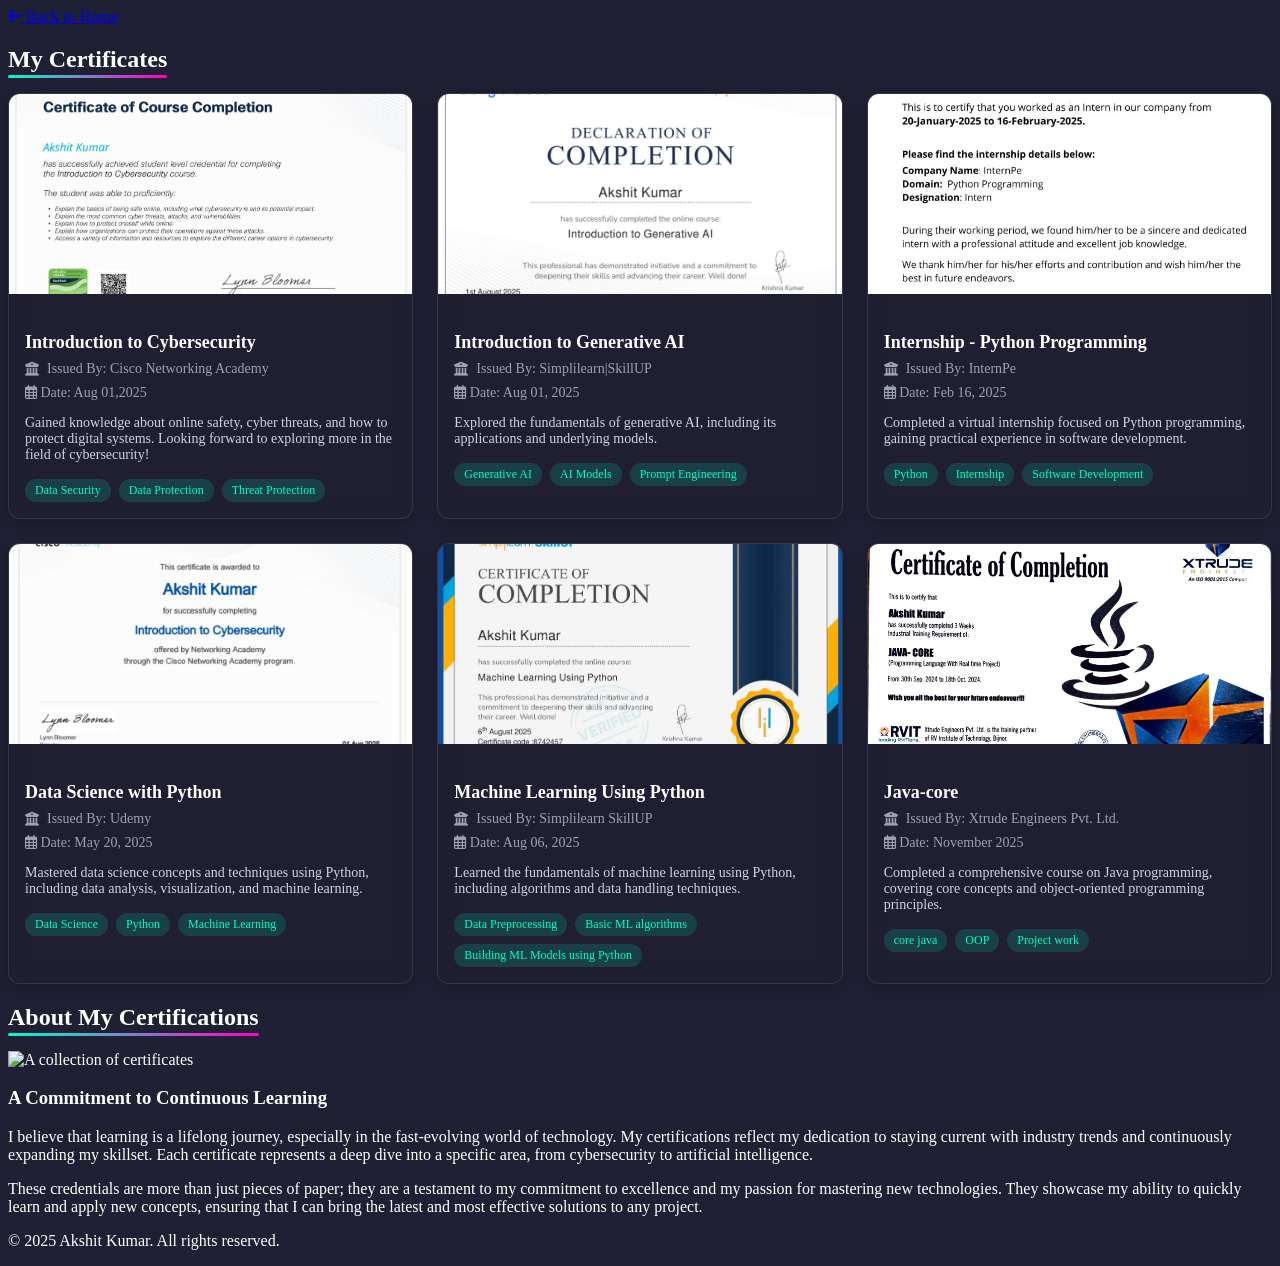
==== certificates.html @ 1d8a4d12 "Fix spelling errors and add project modals" ====
<!DOCTYPE html>
<html lang="en" class="scroll-smooth">
<head>
    <meta charset="UTF-8">
    <meta name="viewport" content="width=device-width, initial-scale=1.0">
    <title>Akshit Kumar - Certificates</title>
    <script src="https://cdn.tailwindcss.com"></script>
    <link rel="stylesheet" href="https://cdnjs.cloudflare.com/ajax/libs/font-awesome/6.4.0/css/all.min.css">
    <link href="https://fonts.googleapis.com/css2?family=Space+Grotesk:wght@400;500;600;700&family=Inter:wght@300;400;500&display=swap" rel="stylesheet">
    <script>
        tailwind.config = {
            theme: {
                extend: {
                    fontFamily: {
                        'heading': ['Space Grotesk', 'sans-serif'],
                        'body': ['Inter', 'sans-serif'],
                    },
                    colors: {
                        primary: {
                            50: '#f0f9ff',
                            100: '#e0f2fe',
                            200: '#bae6fd',
                            300: '#7dd3fc',
                            400: '#38bdf8',
                            500: '#0ea5e9',
                            600: '#0284c7',
                            700: '#0369a1',
                            800: '#075985',
                            900: '#0c4a6e',
                        },
                        neon: {
                            teal: '#00FFC6',
                            pink: '#FF00C8',
                            blue: '#00B4FF',
                            purple: '#9D00FF'
                        },
                        dark: {
                            900: '#0F0F15',
                            800: '#1A1A24',
                            700: '#252533',
                            600: '#303042'
                        }
                    },
                    animation: {
                        'fade-in': 'fadeIn 1s ease-in-out',
                        'fade-in-up': 'fadeInUp 0.8s ease-out',
                    },
                    keyframes: {
                        fadeIn: {
                            '0%': { opacity: '0' },
                            '100%': { opacity: '1' },
                        },
                        fadeInUp: {
                            '0%': { opacity: '0', transform: 'translateY(20px)' },
                            '100%': { opacity: '1', transform: 'translateY(0)' },
                        },
                    }
                }
            }
        }
    </script>
    <style>
        html {
            background-color: #202034;
            color: white;
            scroll-behavior: smooth;
        }
        .section-header {
            position: relative;
            display: inline-block;
        }
        
        .section-header::after {
            content: '';
            position: absolute;
            bottom: -5px;
            left: 0;
            width: 100%;
            height: 3px;
            background: linear-gradient(90deg, #00FFC6, #FF00C8);
            border-radius: 3px;
        }
        
        /* Custom scrollbar */
        ::-webkit-scrollbar {
            width: 8px;
        }
        
        ::-webkit-scrollbar-track {
            background: #1A1A24;
        }
        
        ::-webkit-scrollbar-thumb {
            background: #00FFC6;
            border-radius: 4px;
        }
        
        ::-webkit-scrollbar-thumb:hover {
            background: #cc00ff;
        }

        /* Certificate Gallery */
        .certificate-gallery {
            display: grid;
            grid-template-columns: repeat(auto-fill, minmax(300px, 1fr));
            gap: 24px;
        }
        
        .certificate-item {
            border-radius: 12px;
            overflow: hidden;
            transition: all 0.3s ease;
            box-shadow: 0 4px 15px rgba(0, 0, 0, 0.2);
            backdrop-filter: blur(10px);
            background: rgba(31, 31, 45, 0.4);
            border: 1px solid rgba(255, 255, 255, 0.1);
        }
        
        .certificate-item:hover {
            transform: translateY(-5px);
            border-color: rgba(0, 255, 198, 0.3);
            box-shadow: 0 10px 25px rgba(0, 255, 198, 0.2);
        }
        
        .certificate-img {
            width: 100%;
            height: 200px;
            object-fit: cover;
            cursor: pointer;
            transition: transform 0.3s ease;
        }
        
        .certificate-item:hover .certificate-img {
            transform: scale(1.03);
        }
        
        .certificate-details {
            padding: 16px;
        }
        
        .certificate-title {
            font-size: 18px;
            font-weight: 600;
            margin-bottom: 8px;
            color: white;
        }
        
        .certificate-issuer {
            display: flex;
            align-items: center;
            gap: 8px;
            font-size: 14px;
            color: #9CA3AF;
            margin-bottom: 8px;
        }
        
        .certificate-date {
            font-size: 14px;
            color: #9CA3AF;
            margin-bottom: 12px;
        }
        
        .certificate-description {
            font-size: 14px;
            color: #D1D5DB;
            margin-bottom: 16px;
        }
        
        .certificate-tags {
            display: flex;
            flex-wrap: wrap;
            gap: 8px;
        }
        
        .certificate-tag {
            padding: 4px 10px;
            border-radius: 20px;
            font-size: 12px;
            background: rgba(0, 255, 198, 0.15);
            color: #00FFC6;
        }
        
        /* Certificate Modal */
        .certificate-modal {
            position: fixed;
            top: 0;
            left: 0;
            right: 0;
            bottom: 0;
            background-color: rgba(0, 0, 0, 0.9);
            display: flex;
            justify-content: center;
            align-items: center;
            z-index: 1000;
            opacity: 0;
            pointer-events: none;
            transition: opacity 0.3s ease;
        }
        
        .certificate-modal.active {
            opacity: 1;
            pointer-events: all;
        }
        
        .certificate-modal-content {
            width: 90%;
            max-width: 1200px;
            max-height: 90vh;
            position: relative;
            display: flex;
            flex-direction: column;
            background: #1A1A24;
            border-radius: 12px;
            overflow: hidden;
            box-shadow: 0 5px 30px rgba(0, 0, 0, 0.3);
        }
        
        .certificate-modal-header {
            padding: 20px;
            background: rgba(26, 26, 36, 0.8);
            border-bottom: 1px solid rgba(255, 255, 255, 0.1);
            display: flex;
            justify-content: space-between;
            align-items: center;
        }
        
        .certificate-modal-title {
            font-size: 20px;
            font-weight: 600;
            color: white;
        }
        
        .close-certificate-modal {
            cursor: pointer;
            font-size: 24px;
            color: #9CA3AF;
            transition: color 0.2s ease;
        }
        
        .close-certificate-modal:hover {
            color: #00FFC6;
        }
        
        .certificate-modal-body {
            display: flex;
            flex-direction: column;
            overflow-y: auto;
            padding: 20px;
            flex-grow: 1;
        }
        
        .certificate-modal-main {
            display: flex;
            flex-direction: column;
            gap: 24px;
        }
        
        @media (min-width: 768px) {
            .certificate-modal-main {
                flex-direction: row;
            }
        }
        
        .certificate-modal-image-container {
            flex: 1;
            display: flex;
            justify-content: center;
            align-items: center;
            position: relative;
            min-height: 300px;
            overflow: auto; 
        }
        
        .certificate-modal-image {
            max-width: 100%;
            max-height: 100%;
            object-fit: contain;
            border-radius: 8px;
            box-shadow: 0 4px 15px rgba(0, 0, 0, 0.3);
        }
        
        .certificate-modal-info {
            flex: 1;
            padding: 20px;
        }
        
        .certificate-modal-details {
            display: flex;
            flex-direction: column;
            gap: 16px;
        }
        
        .certificate-modal-description {
            color: #D1D5DB;
            line-height: 1.6;
        }
        
        .certificate-modal-footer {
            padding: 20px;
            display: flex;
            justify-content: space-between;
            align-items: center;
            background: rgba(26, 26, 36, 0.8);
            border-top: 1px solid rgba(255, 255, 255, 0.1);
        }
        
        .certificate-modal-navigation {
            display: flex;
            gap: 10px;
        }
        
        .certificate-nav-button {
            padding: 8px 16px;
            border-radius: 6px;
            background: rgba(0, 255, 198, 0.1);
            color: #00FFC6;
            cursor: pointer;
            border: none;
            transition: all 0.2s ease;
        }
        
        .certificate-nav-button:hover {
            background: rgba(0, 255, 198, 0.2);
        }
        
        .certificate-nav-button:disabled {
            opacity: 0.5;
            cursor: not-allowed;
        }
        
        .certificate-count {
            color: #9CA3AF;
            font-size: 14px;
        }
        
        /* Animation for certificate items */
        @keyframes fadeInUp {
            from {
                opacity: 0;
                transform: translateY(20px);
            }
            to {
                opacity: 1;
                transform: translateY(0);
            }
        }
        
        .certificate-item {
            animation: fadeInUp 0.5s ease forwards;
            opacity: 0;
        }
        
        /* Delay animations for certificate items */
        .certificate-item:nth-child(1) { animation-delay: 1s; }
        .certificate-item:nth-child(2) { animation-delay: 2s; }
        .certificate-item:nth-child(3) { animation-delay: 3s; }
        .certificate-item:nth-child(4) { animation-delay: 4s; }
        .certificate-item:nth-child(5) { animation-delay: 5s; }
        .certificate-item:nth-child(6) { animation-delay: 6s; }
        .certificate-item:nth-child(7) { animation-delay: 7s; }
        .certificate-item:nth-child(8) { animation-delay: 8s; }
    </style>
</head>
<body class="font-body bg-dark-900 text-gray-200">
    <div class="absolute top-8 left-8">
        <a href="index.html" class="flex items-center text-neon-teal hover:text-white transition duration-300">
            <i class="fas fa-arrow-left mr-2"></i>
            Back to Home
        </a>
    </div>
    <!-- Certificates Section -->
    <section id="certificates" class="py-20 bg-dark-900 relative overflow-hidden">
        <div class="absolute inset-0 -z-10">
            <div class="absolute inset-0 bg-[radial-gradient(circle_at_center,_rgba(157,0,255,0.1)_0,_rgba(0,0,0,0)_70%)]"></div>
        </div>
        
        <div class="max-w-7xl mx-auto px-4 sm:px-6 lg:px-8">
            <h2 class="text-4xl font-bold text-center mb-16 font-heading">
                <span class="section-header">My Certificates</span>
            </h2>
            
            <div class="certificate-gallery">
                <!-- Certificate 1 -->
                <div class="certificate-item" onclick="openCertificateModal(0)">
                    <img src="certificates/certificate1.jpg"
                         alt="Certificate 1" class="certificate-img">
                    <div class="certificate-details">
                        <h3 class="certificate-title">Introduction to Cybersecurity</h3>
                        <div class="certificate-issuer">
                            <i class="fas fa-university"></i>
                            <span>Issued By: Cisco Networking Academy</span>
                        </div>
                        <div class="certificate-date">
                            <i class="far fa-calendar-alt mr-1"></i>
                            <span>Date: Aug 01,2025</span>
                        </div>
                        <p class="certificate-description">
                           Gained knowledge about online safety, cyber threats, and how to protect digital systems.
Looking forward to exploring more in the field of cybersecurity!
                        </p>
                        <div class="certificate-tags">
                            <span class="certificate-tag">Data Security </span>
                             <span class="certificate-tag">Data Protection </span>
                             <span class="certificate-tag">Threat Protection </span>
                        </div>
                    </div>
                </div>
                
                <!-- Certificate 2 -->
                <div class="certificate-item" onclick="openCertificateModal(1)">
                    <img src="certificates/certificate2.jpg"
                         alt="Certificate 2" class="certificate-img">
                    <div class="certificate-details">
                        <h3 class="certificate-title">Introduction to Generative AI</h3>
                        <div class="certificate-issuer">
                            <i class="fas fa-university"></i>
                            <span>Issued By: Simplilearn|SkillUP</span>
                        </div>
                        <div class="certificate-date">
                            <i class="far fa-calendar-alt mr-1"></i>
                            <span>Date: Aug 01, 2025</span>
                        </div>
                        <p class="certificate-description">
                            Explored the fundamentals of generative AI, including its applications and underlying models.
                        </p>
                        <div class="certificate-tags">
                            <span class="certificate-tag">Generative AI</span>
                            <span class="certificate-tag">AI Models</span>
                            <span class="certificate-tag">Prompt Engineering</span>
                        </div>
                    </div>
                </div>
                
                <!-- Certificate 3 -->
                <div class="certificate-item" onclick="openCertificateModal(2)">
                    <img src="certificates/certificate3.jpg"
                         alt="Certificate 3" class="certificate-img">
                    <div class="certificate-details">
                        <h3 class="certificate-title">Internship - Python Programming</h3>
                        <div class="certificate-issuer">
                            <i class="fas fa-university"></i>
                            <span>Issued By: InternPe</span>
                        </div>
                        <div class="certificate-date">
                            <i class="far fa-calendar-alt mr-1"></i>
                            <span>Date: Feb 16, 2025</span>
                        </div>
                        <p class="certificate-description">
                            Completed a virtual internship focused on Python programming, gaining practical experience in software development.
                        </p>
                        <div class="certificate-tags">
                            <span class="certificate-tag">Python</span>
                            <span class="certificate-tag">Internship</span>
                            <span class="certificate-tag">Software Development</span>
                        </div>
                    </div>
                </div>
                
                <!-- Certificate 4 -->
                <div class="certificate-item" onclick="openCertificateModal(3)">
                    <img src="certificates/certificate4.jpg"
                         alt="Certificate 4" class="certificate-img">
                    <div class="certificate-details">
                        <h3 class="certificate-title">Data Science with Python</h3>
                        <div class="certificate-issuer">
                            <i class="fas fa-university"></i>
                            <span>Issued By: Udemy</span>
                        </div>
                        <div class="certificate-date">
                            <i class="far fa-calendar-alt mr-1"></i>
                            <span>Date: May 20, 2025</span>
                        </div>
                        <p class="certificate-description">
                            Mastered data science concepts and techniques using Python, including data analysis, visualization, and machine learning.
                        </p>
                        <div class="certificate-tags">
                            <span class="certificate-tag">Data Science</span>
                            <span class="certificate-tag">Python</span>
                            <span class="certificate-tag">Machine Learning</span>
                        </div>
                    </div>
                </div>
                
                <!-- Certificate 5 -->
                <div class="certificate-item" onclick="openCertificateModal(4)">
                    <img src="certificates/certificate5.jpg"
                         alt="Certificate 5" class="certificate-img">
                    <div class="certificate-details">
                        <h3 class="certificate-title">Machine Learning Using Python</h3>
                        <div class="certificate-issuer">
                            <i class="fas fa-university"></i>
                            <span>Issued By: Simplilearn SkillUP</span>
                        </div>
                        <div class="certificate-date">
                            <i class="far fa-calendar-alt mr-1"></i>
                            <span>Date: Aug 06, 2025</span>
                        </div>
                        <p class="certificate-description">
                           Learned the fundamentals of machine learning using Python, including algorithms and data handling techniques.
                        </p>
                        <div class="certificate-tags">
                            <span class="certificate-tag">Data Preprocessing</span>
                            <span class="certificate-tag">Basic ML algorithms</span>
                            <span class="certificate-tag">Building ML Models using Python</span>
                        </div>
                    </div>
                </div>

                <!-- Certificate 6 -->
                <div class="certificate-item" onclick="openCertificateModal(5)">
                    <img src="certificates/certificate6.jpg"
                         alt="Certificate 6" class="certificate-img">
                    <div class="certificate-details">
                        <h3 class="certificate-title">Java-core</h3>
                        <div class="certificate-issuer">
                            <i class="fas fa-university"></i>
                            <span>Issued By: Xtrude Engineers Pvt. Ltd.</span>
                        </div>
                        <div class="certificate-date">
                            <i class="far fa-calendar-alt mr-1"></i>
                            <span>Date: November 2025</span>
                        </div>
                        <p class="certificate-description">
                            Completed a comprehensive course on Java programming, covering core concepts and object-oriented programming principles.
                        </p>
                        <div class="certificate-tags">
                            <span class="certificate-tag">core java</span>
                            <span class="certificate-tag">OOP</span>
                            <span class="certificate-tag">Project work</span>
                        </div>
                    </div>
                </div>
            </div>
            
        </div>
    </section>

    <!-- Certificate Modal -->
    <div class="certificate-modal">
        <div class="certificate-modal-content">
            <div class="certificate-modal-header">
                <h3 class="certificate-modal-title">Certificate</h3>
                <span class="close-certificate-modal">&times;</span>
            </div>
            <div class="certificate-modal-body">
                <div class="certificate-modal-main">
                    <div class="certificate-modal-image-container">
                        <img src="" alt="Certificate" class="certificate-modal-image">
                    </div>
                    <div class="certificate-modal-info">
                        <div class="certificate-modal-details">
                            <!-- Details will be populated by JS -->
                        </div>
                    </div>
                </div>
            </div>
            <div class="certificate-modal-footer">
                <div class="certificate-modal-navigation">
                    <button id="prev-certificate" class="certificate-nav-button">
                        <i class="fas fa-chevron-left"></i> Prev
                    </button>
                    <button id="next-certificate" class="certificate-nav-button">
                        Next <i class="fas fa-chevron-right"></i>
                    </button>
                </div>
                <span class="certificate-count">1 / 5</span>
            </div>
        </div>
    </div>

    <script>
    document.addEventListener('DOMContentLoaded', () => {
        // Certificate Modal
        const certificateModal = document.querySelector('.certificate-modal');
        const closeCertificateModalBtn = document.querySelector('.close-certificate-modal');
        const modalImageContainer = document.querySelector('.certificate-modal-image-container');
        const modalImage = document.querySelector('.certificate-modal-image');
        const modalTitle = document.querySelector('.certificate-modal-title');
        const prevBtn = document.getElementById('prev-certificate');
        const nextBtn = document.getElementById('next-certificate');
        const certificateCount = document.querySelector('.certificate-count');

        const certificates = [
            { imgSrc: 'certificates/certificate1.jpg', title: 'Introduction to Cybersecurity' },
            { imgSrc: 'certificates/certificate2.jpg', title: 'Introduction to Generative AI' },
            { imgSrc: 'certificates/certificate3.jpg', title: 'Internship - Python Programming' },
            { imgSrc: 'certificates/certificate4.jpg', title: 'Data Science with Python' },
            { imgSrc: 'certificates/certificate5.jpg', title: 'Machine Learning Using Python' },
            { imgSrc: 'certificates/certificate6.jpg', title: 'Java-core' },
        ];

        let currentCertificateIndex = 0;

        window.openCertificateModal = function(index) {
            currentCertificateIndex = index;
            updateModalContent();
            certificateModal.classList.add('active');
            document.body.style.overflow = 'hidden';
        }

        function closeCertificateModal() {
            certificateModal.classList.remove('active');
            document.body.style.overflow = 'auto';
        }

        function updateModalContent() {
            modalImage.src = certificates[currentCertificateIndex].imgSrc;
            modalTitle.textContent = certificates[currentCertificateIndex].title;
            certificateCount.textContent = `${currentCertificateIndex + 1} / ${certificates.length}`;
            prevBtn.disabled = currentCertificateIndex === 0;
            nextBtn.disabled = currentCertificateIndex === certificates.length - 1;
        }

        prevBtn.addEventListener('click', () => {
            if (currentCertificateIndex > 0) {
                currentCertificateIndex--;
                updateModalContent();
            }
        });

        nextBtn.addEventListener('click', () => {
            if (currentCertificateIndex < certificates.length - 1) {
                currentCertificateIndex++;
                updateModalContent();
            }
        });

        closeCertificateModalBtn.addEventListener('click', closeCertificateModal);
        certificateModal.addEventListener('click', (e) => {
            if (e.target === certificateModal) {
                closeCertificateModal();
            }
        });
    });
    </script>

    <!-- About Certificates Section -->
    <section id="about-certificates" class="py-20 bg-dark-800 relative overflow-hidden">
        <div class="absolute inset-0 -z-10">
            <div class="absolute inset-0 bg-[radial-gradient(circle_at_center,_rgba(0,180,255,0.1)_0,_rgba(0,0,0,0)_70%)]"></div>
        </div>
        
        <div class="max-w-7xl mx-auto px-4 sm:px-6 lg:px-8 animate-fade-in-up">
            <h2 class="text-4xl font-bold text-center mb-16 font-heading">
                <span class="section-header">About My Certifications</span>
            </h2>
            <div class="flex flex-col md:flex-row items-center gap-12">
                <div class="md:w-1/2">
                    <img src="https://images.unsplash.com/photo-1550439062-609e1531270e?ixlib=rb-4.0.3&ixid=M3wxMjA3fDB8MHxwaG90by1wYWdlfHx8fGVufDB8fHx8fA%3D%3D&auto=format&fit=crop&w=1470&q=80" 
                         alt="A collection of certificates" 
                         class="rounded-2xl shadow-2xl border-4 border-dark-700">
                </div>
                <div class="md:w-1/2">
                    <h3 class="text-2xl font-bold mb-4 font-heading text-neon-teal">A Commitment to Continuous Learning</h3>
                    <p class="text-gray-400 mb-6 leading-relaxed">
                        I believe that learning is a lifelong journey, especially in the fast-evolving world of technology. My certifications reflect my dedication to staying current with industry trends and continuously expanding my skillset. Each certificate represents a deep dive into a specific area, from cybersecurity to artificial intelligence.
                    </p>
                    <p class="text-gray-400 leading-relaxed">
                        These credentials are more than just pieces of paper; they are a testament to my commitment to excellence and my passion for mastering new technologies. They showcase my ability to quickly learn and apply new concepts, ensuring that I can bring the latest and most effective solutions to any project.
                    </p>
                </div>
            </div>
        </div>
    </section>

    <!-- Footer -->
    <footer class="bg-dark-800 border-t border-gray-800 py-8">
        <div class="max-w-7xl mx-auto px-4 sm:px-6 lg:px-8 text-center text-gray-400">
            <p>&copy; 2025 Akshit Kumar. All rights reserved.</p>
        </div>
    </footer>
</body>
</html>
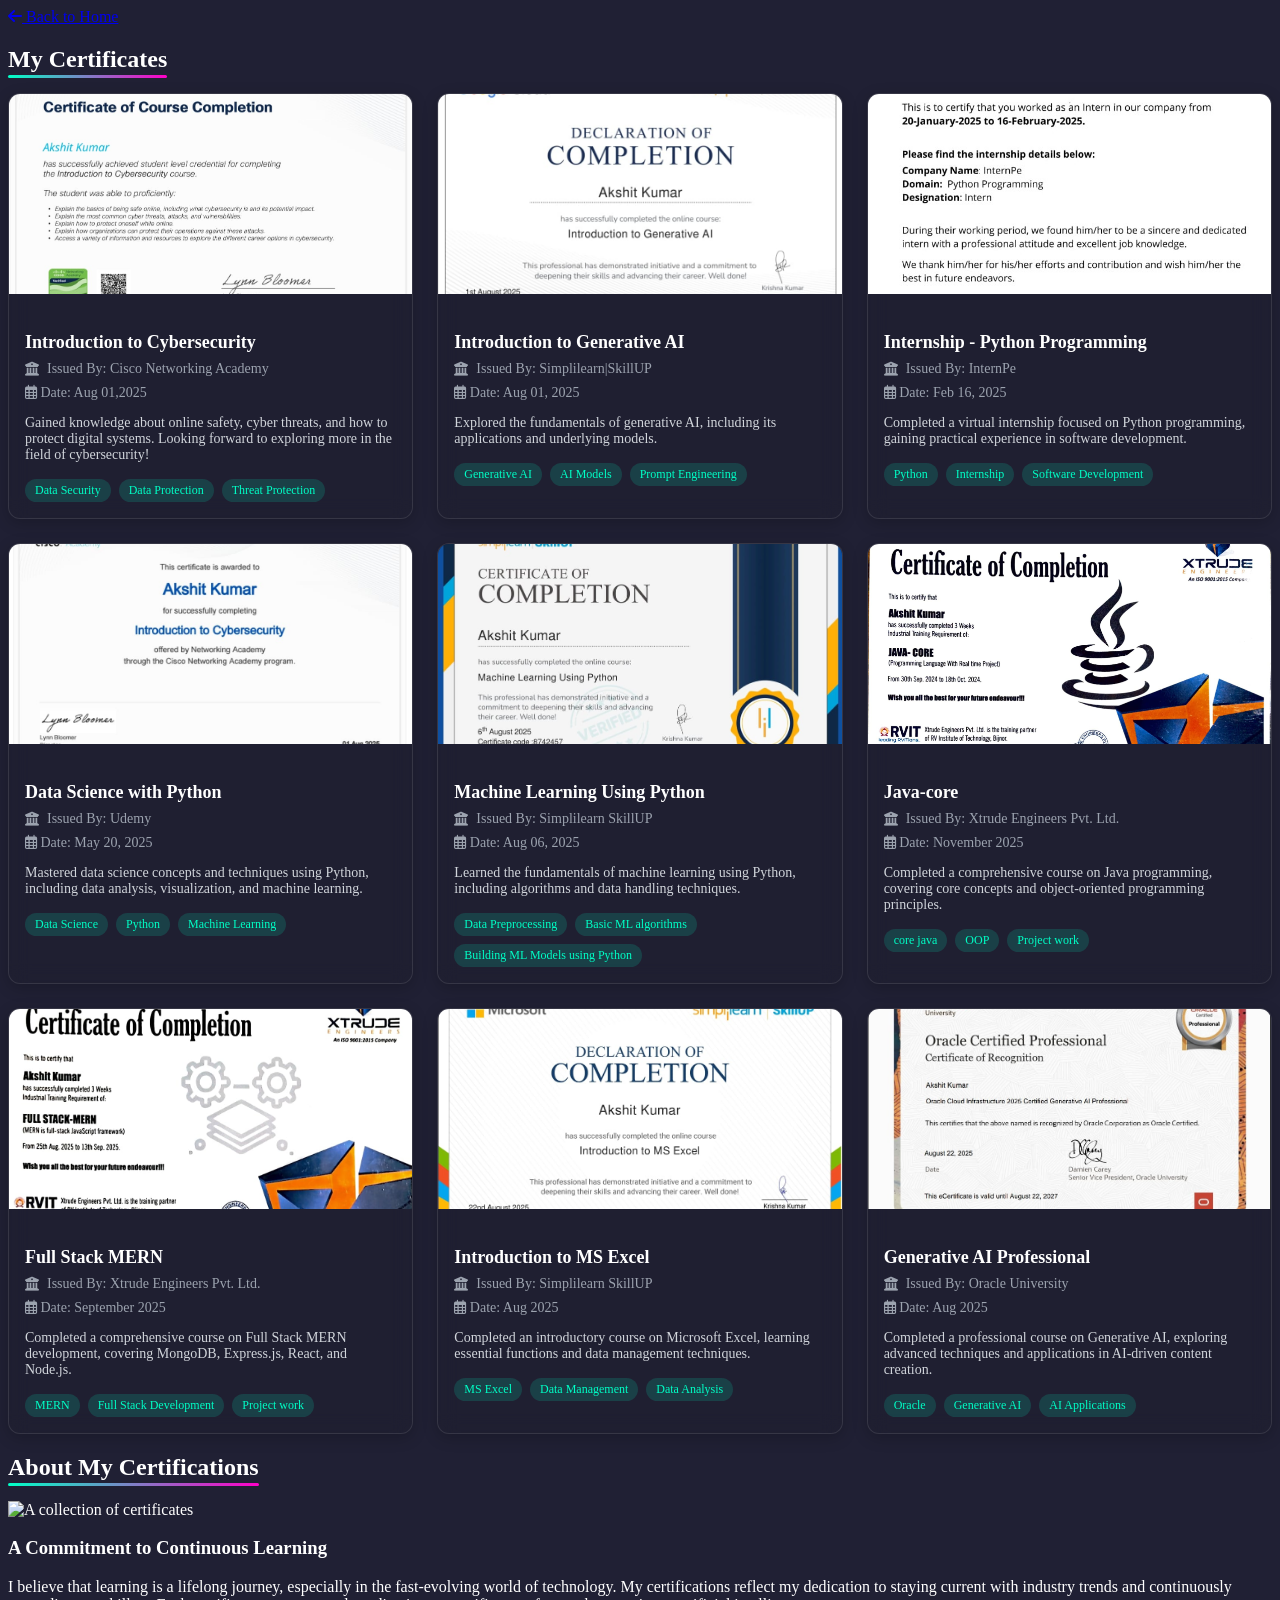
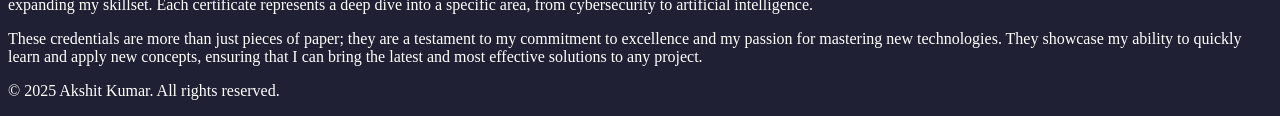
==== commit bfc4d710: "update cirtificates" ====
--- a/certificates.html
+++ b/certificates.html
@@ -359,6 +359,7 @@
         .certificate-item:nth-child(6) { animation-delay: 6s; }
         .certificate-item:nth-child(7) { animation-delay: 7s; }
         .certificate-item:nth-child(8) { animation-delay: 8s; }
+        .certificate-item:nth-child(9) { animation-delay: 9s; }
     </style>
 </head>
 <body class="font-body bg-dark-900 text-gray-200">
@@ -530,6 +531,81 @@
                         </div>
                     </div>
                 </div>
+
+                <!-- Certificate 7 -->
+                <div class="certificate-item" onclick="openCertificateModal(6)">
+                    <img src="certificates/certificate7.jpeg"
+                         alt="Certificate 7" class="certificate-img">
+                    <div class="certificate-details">
+                        <h3 class="certificate-title">Full Stack MERN</h3>
+                        <div class="certificate-issuer">
+                            <i class="fas fa-university"></i>
+                            <span>Issued By: Xtrude Engineers Pvt. Ltd.</span>
+                        </div>
+                        <div class="certificate-date">
+                            <i class="far fa-calendar-alt mr-1"></i>
+                            <span>Date: September 2025</span>
+                        </div>
+                        <p class="certificate-description">
+                            Completed a comprehensive course on Full Stack MERN development, covering MongoDB, Express.js, React, and Node.js.
+                        </p>
+                        <div class="certificate-tags">
+                            <span class="certificate-tag">MERN</span>
+                            <span class="certificate-tag">Full Stack Development</span>
+                            <span class="certificate-tag">Project work</span>
+                        </div>
+                    </div>
+                </div>
+
+                <!-- Certificate 8 -->
+                <div class="certificate-item" onclick="openCertificateModal(7)">
+                    <img src="certificates/certificate8.jpeg"
+                         alt="Certificate 8" class="certificate-img">
+                    <div class="certificate-details">
+                        <h3 class="certificate-title">Introduction to  MS Excel</h3>
+                        <div class="certificate-issuer">
+                            <i class="fas fa-university"></i>
+                            <span>Issued By: Simplilearn SkillUP</span>
+                        </div>
+                        <div class="certificate-date">
+                            <i class="far fa-calendar-alt mr-1"></i>
+                            <span>Date: Aug 2025</span>
+                        </div>
+                        <p class="certificate-description">
+                            Completed an introductory course on Microsoft Excel, learning essential functions and data management techniques.
+                        </p>
+                        <div class="certificate-tags">
+                            <span class="certificate-tag">MS Excel</span>
+                            <span class="certificate-tag">Data Management</span>
+                            <span class="certificate-tag">Data Analysis</span>
+                        </div>
+                    </div>
+                </div>
+
+                <!-- Certificate 9 -->
+                <div class="certificate-item" onclick="openCertificateModal(8)">
+                    <img src="certificates/certificate9.jpeg"
+                         alt="Certificate 9" class="certificate-img">
+                    <div class="certificate-details">
+                        <h3 class="certificate-title"> Generative AI Professional</h3>
+                        <div class="certificate-issuer">
+                            <i class="fas fa-university"></i>
+                            <span>Issued By: Oracle University</span>
+                        </div>
+                        <div class="certificate-date">
+                            <i class="far fa-calendar-alt mr-1"></i>
+                            <span>Date: Aug 2025</span>
+                        </div>
+                        <p class="certificate-description">
+                            Completed a professional course on Generative AI, exploring advanced techniques and applications in AI-driven content creation.
+                        </p>
+                        <div class="certificate-tags">
+                            <span class="certificate-tag">Oracle</span>
+                            <span class="certificate-tag">Generative AI</span>
+                            <span class="certificate-tag">AI Applications</span>
+                        </div>
+                    </div>
+                </div>
             </div>
             
         </div>
@@ -587,6 +663,9 @@
             { imgSrc: 'certificates/certificate4.jpg', title: 'Data Science with Python' },
             { imgSrc: 'certificates/certificate5.jpg', title: 'Machine Learning Using Python' },
             { imgSrc: 'certificates/certificate6.jpg', title: 'Java-core' },
+            { imgSrc: 'certificates/certificate7.jpeg', title: 'Placeholder Title 7' },
+            { imgSrc: 'certificates/certificate8.jpeg', title: 'Placeholder Title 8' },
+            { imgSrc: 'certificates/certificate9.jpeg', title: 'Placeholder Title 9' },
         ];
 
         let currentCertificateIndex = 0;
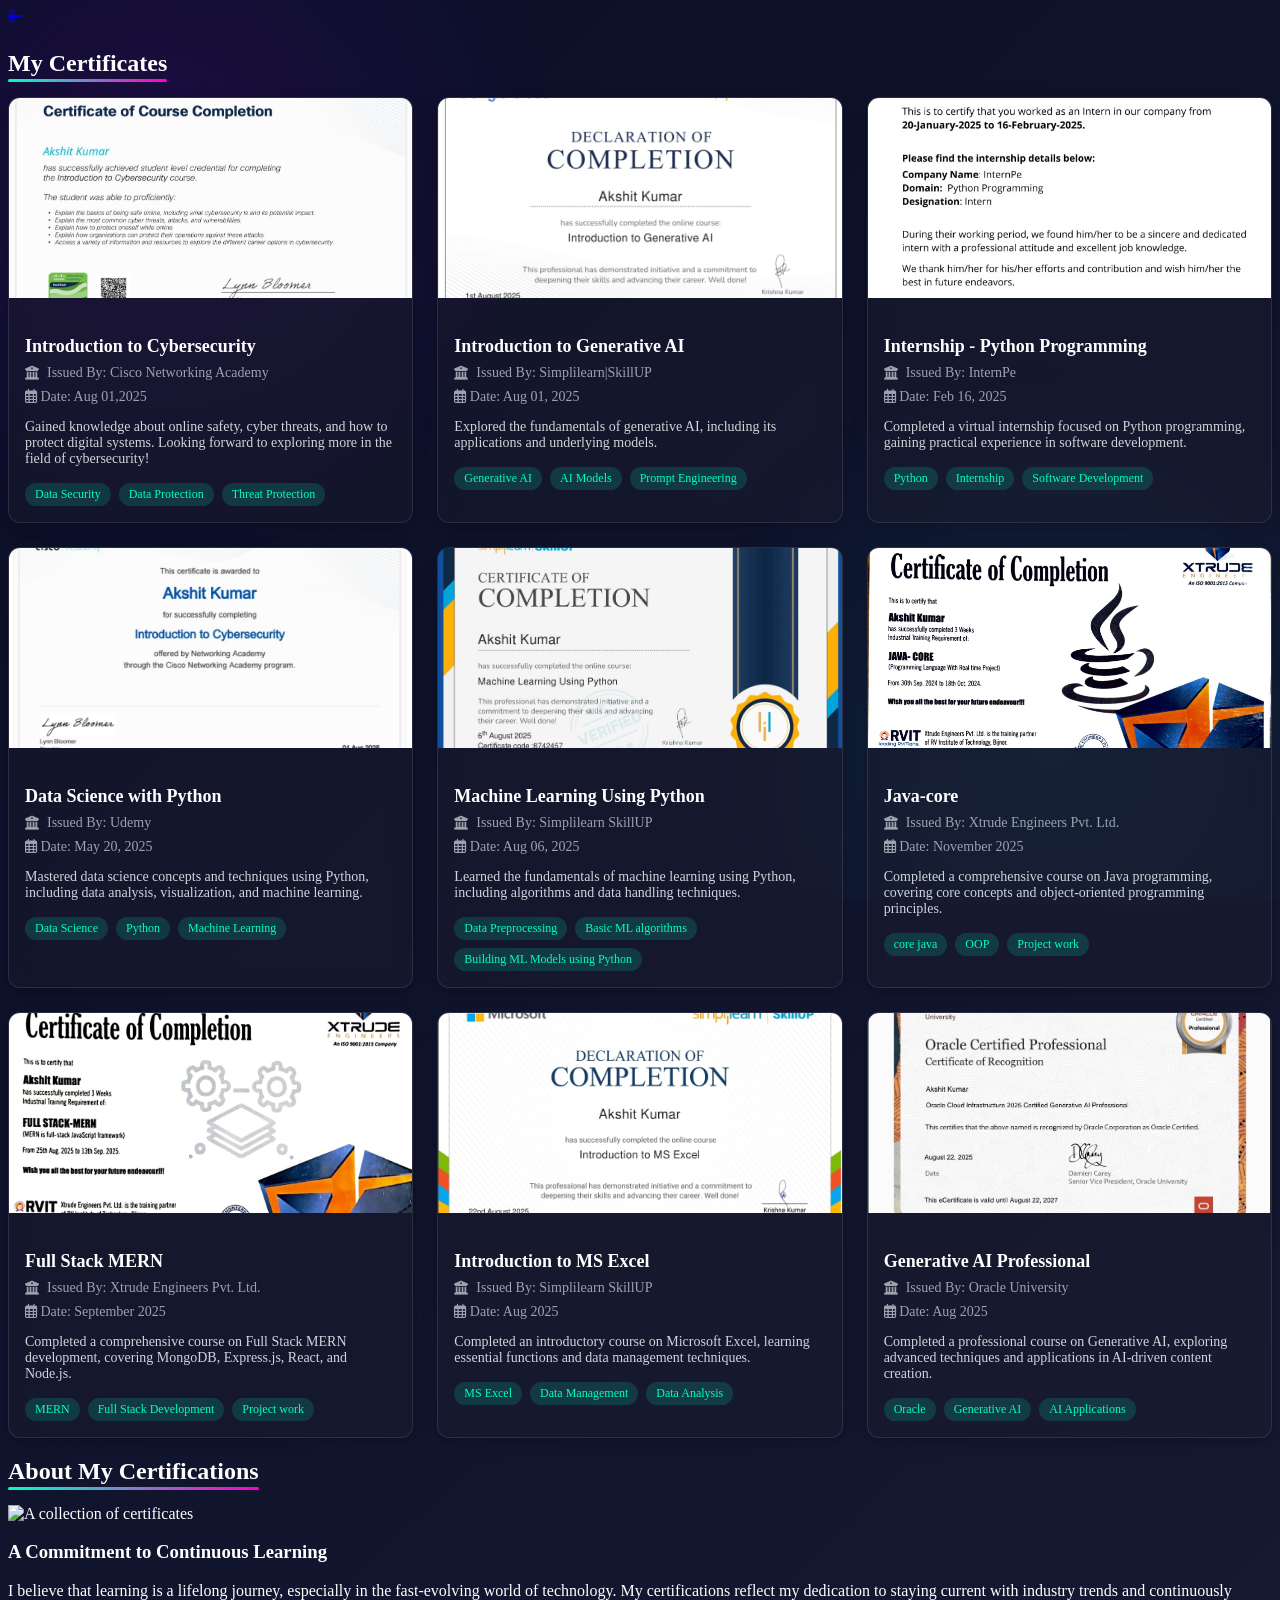
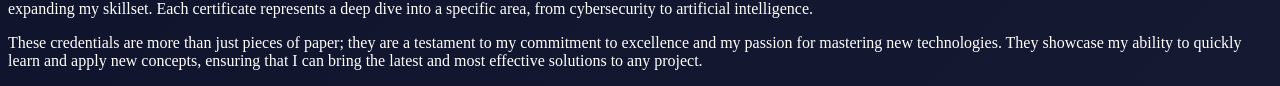
==== commit e40a4a2e: "Update certificates.html" ====
--- a/certificates.html
+++ b/certificates.html
@@ -61,9 +61,28 @@
     </script>
     <style>
         html {
-            background-color: #202034;
+            background: linear-gradient(135deg, #0A0E27 0%, #151932 100%);
             color: white;
             scroll-behavior: smooth;
+            min-height: 100%;
+        }
+        body {
+            background: transparent !important;
+            position: relative;
+            z-index: 1;
+            min-height: 100%;
+        }
+
+        /* Accent overlays: subtle purple and cyan glows */
+        body::before {
+            content: '';
+            position: fixed;
+            inset: 0;
+            background:
+                radial-gradient(circle at 12% 18%, rgba(157,0,255,0.12) 0%, rgba(157,0,255,0) 30%),
+                radial-gradient(circle at 82% 82%, rgba(0,217,255,0.08) 0%, rgba(0,217,255,0) 30%);
+            pointer-events: none;
+            z-index: 0;
         }
         .section-header {
             position: relative;
@@ -360,17 +379,40 @@
         .certificate-item:nth-child(7) { animation-delay: 7s; }
         .certificate-item:nth-child(8) { animation-delay: 8s; }
         .certificate-item:nth-child(9) { animation-delay: 9s; }
+        
+        /* Button styles (magnetic + glow) */
+        .magnetic-btn {
+            position: relative;
+            overflow: hidden;
+            display: inline-block;
+        }
+
+        .magnetic-btn::before {
+            content: '';
+            position: absolute;
+            top: 0;
+            left: -100%;
+            width: 100%;
+            height: 100%;
+            background: linear-gradient(90deg, transparent, rgba(255,255,255,0.12), transparent);
+            transition: left 0.45s ease;
+            z-index: 1;
+        }
+
+        .magnetic-btn:hover::before { left: 100%; }
+
+        .btn-glow { transition: box-shadow 0.25s ease; }
+        .btn-glow:hover { box-shadow: 0 8px 30px rgba(0, 217, 255, 0.14); }
     </style>
 </head>
-<body class="font-body bg-dark-900 text-gray-200">
-    <div class="absolute top-8 left-8">
-        <a href="index.html" class="flex items-center text-neon-teal hover:text-white transition duration-300">
-            <i class="fas fa-arrow-left mr-2"></i>
-            Back to Home
+<body class="font-body text-gray-200">
+    <div class="fixed top-6 left-6 z-50">
+        <a href="index.html" aria-label="Back to portfolio" title="Back to portfolio" class="magnetic-btn btn-glow inline-flex items-center justify-center bg-gradient-to-r from-neon-teal to-neon-blue text-dark-900 p-3 rounded-full font-medium shadow-lg transform transition hover:scale-105">
+            <i class="fas fa-arrow-left" aria-hidden="true"></i>
         </a>
     </div>
     <!-- Certificates Section -->
-    <section id="certificates" class="py-20 bg-dark-900 relative overflow-hidden">
+    <section id="certificates" class="py-20 relative overflow-hidden">
         <div class="absolute inset-0 -z-10">
             <div class="absolute inset-0 bg-[radial-gradient(circle_at_center,_rgba(157,0,255,0.1)_0,_rgba(0,0,0,0)_70%)]"></div>
         </div>
@@ -742,11 +784,5 @@
         </div>
     </section>
 
-    <!-- Footer -->
-    <footer class="bg-dark-800 border-t border-gray-800 py-8">
-        <div class="max-w-7xl mx-auto px-4 sm:px-6 lg:px-8 text-center text-gray-400">
-            <p>&copy; 2025 Akshit Kumar. All rights reserved.</p>
-        </div>
-    </footer>
 </body>
 </html>
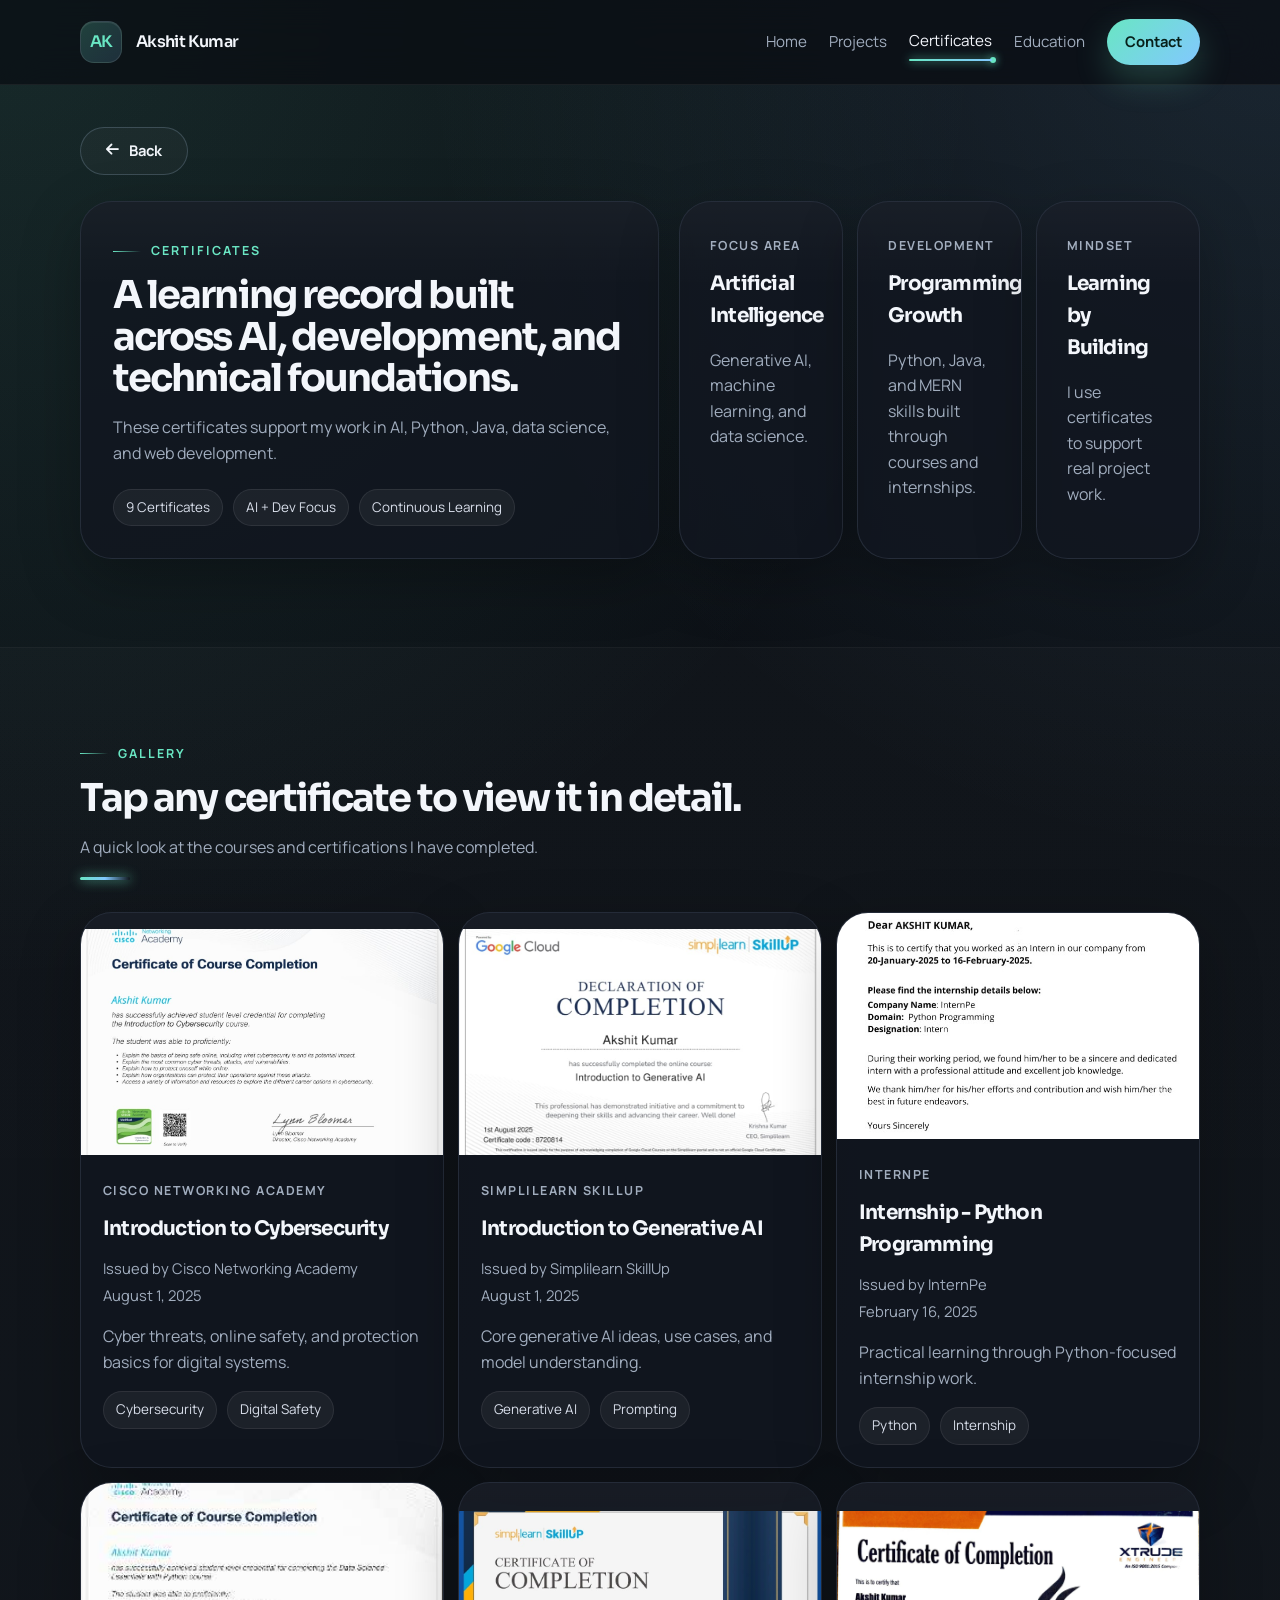
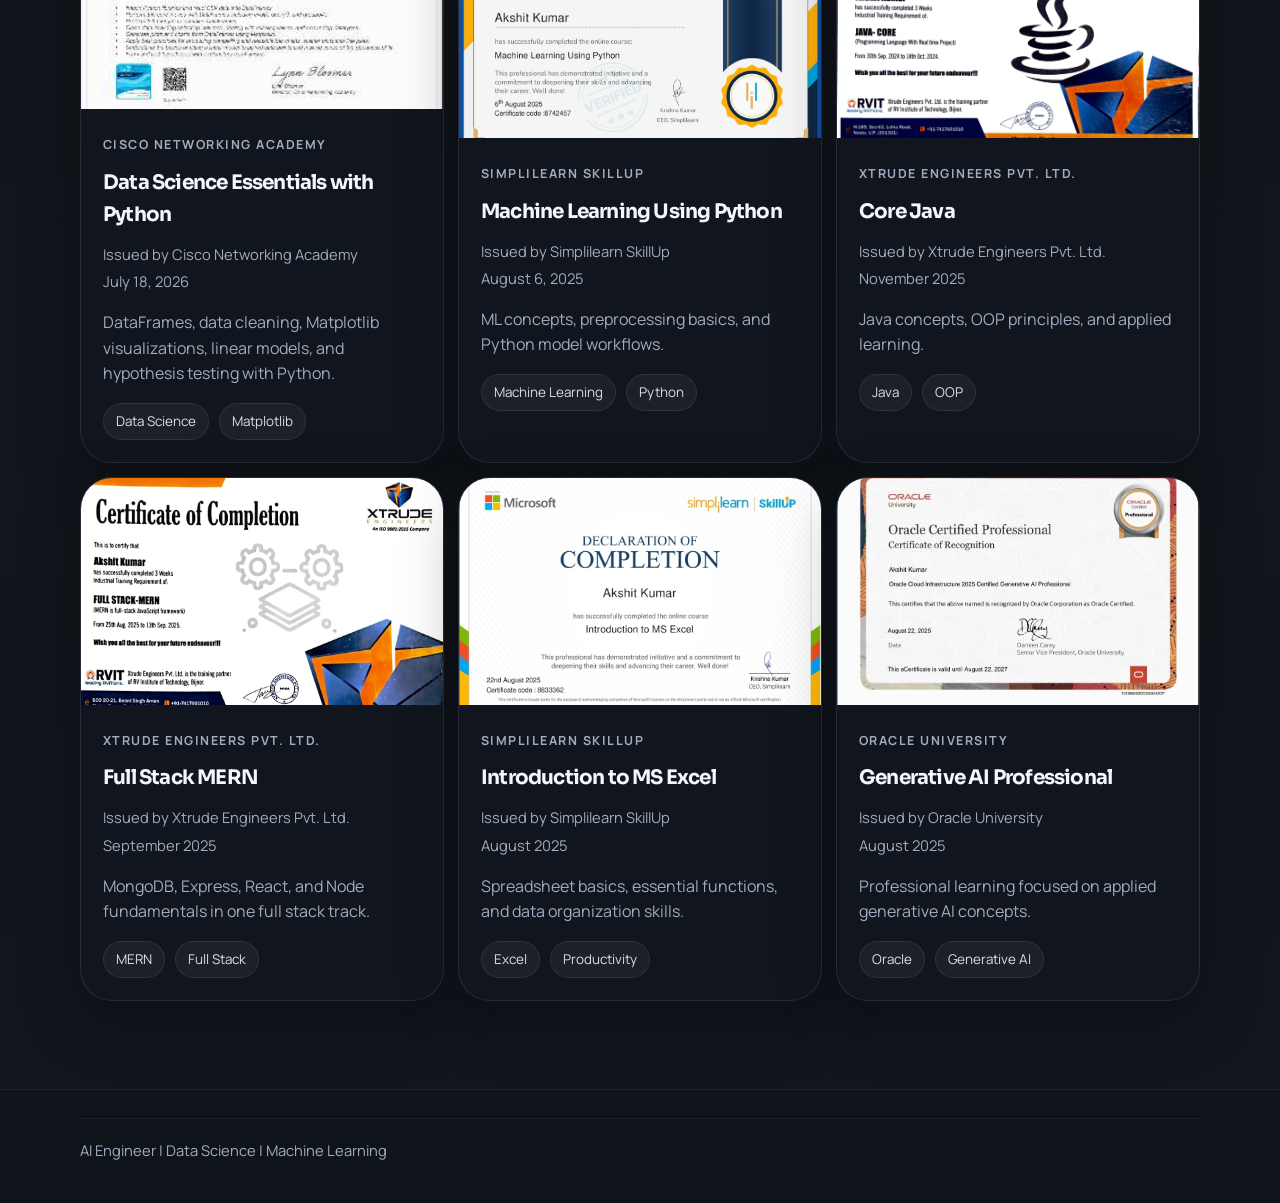
==== commit a60af2c9: "Update portfolio: AI Engineer focus, new projects, certificate lightbox, 3D tilt & UI polish" ====
--- a/certificates.html
+++ b/certificates.html
@@ -1,788 +1,440 @@
 <!DOCTYPE html>
-<html lang="en" class="scroll-smooth">
+<html lang="en">
 <head>
-    <meta charset="UTF-8">
-    <meta name="viewport" content="width=device-width, initial-scale=1.0">
-    <title>Akshit Kumar - Certificates</title>
-    <script src="https://cdn.tailwindcss.com"></script>
-    <link rel="stylesheet" href="https://cdnjs.cloudflare.com/ajax/libs/font-awesome/6.4.0/css/all.min.css">
-    <link href="https://fonts.googleapis.com/css2?family=Space+Grotesk:wght@400;500;600;700&family=Inter:wght@300;400;500&display=swap" rel="stylesheet">
-    <script>
-        tailwind.config = {
-            theme: {
-                extend: {
-                    fontFamily: {
-                        'heading': ['Space Grotesk', 'sans-serif'],
-                        'body': ['Inter', 'sans-serif'],
-                    },
-                    colors: {
-                        primary: {
-                            50: '#f0f9ff',
-                            100: '#e0f2fe',
-                            200: '#bae6fd',
-                            300: '#7dd3fc',
-                            400: '#38bdf8',
-                            500: '#0ea5e9',
-                            600: '#0284c7',
-                            700: '#0369a1',
-                            800: '#075985',
-                            900: '#0c4a6e',
-                        },
-                        neon: {
-                            teal: '#00FFC6',
-                            pink: '#FF00C8',
-                            blue: '#00B4FF',
-                            purple: '#9D00FF'
-                        },
-                        dark: {
-                            900: '#0F0F15',
-                            800: '#1A1A24',
-                            700: '#252533',
-                            600: '#303042'
-                        }
-                    },
-                    animation: {
-                        'fade-in': 'fadeIn 1s ease-in-out',
-                        'fade-in-up': 'fadeInUp 0.8s ease-out',
-                    },
-                    keyframes: {
-                        fadeIn: {
-                            '0%': { opacity: '0' },
-                            '100%': { opacity: '1' },
-                        },
-                        fadeInUp: {
-                            '0%': { opacity: '0', transform: 'translateY(20px)' },
-                            '100%': { opacity: '1', transform: 'translateY(0)' },
-                        },
-                    }
-                }
-            }
-        }
-    </script>
-    <style>
-        html {
-            background: linear-gradient(135deg, #0A0E27 0%, #151932 100%);
-            color: white;
-            scroll-behavior: smooth;
-            min-height: 100%;
-        }
-        body {
-            background: transparent !important;
-            position: relative;
-            z-index: 1;
-            min-height: 100%;
-        }
-
-        /* Accent overlays: subtle purple and cyan glows */
-        body::before {
-            content: '';
-            position: fixed;
-            inset: 0;
-            background:
-                radial-gradient(circle at 12% 18%, rgba(157,0,255,0.12) 0%, rgba(157,0,255,0) 30%),
-                radial-gradient(circle at 82% 82%, rgba(0,217,255,0.08) 0%, rgba(0,217,255,0) 30%);
-            pointer-events: none;
-            z-index: 0;
-        }
-        .section-header {
-            position: relative;
-            display: inline-block;
-        }
-        
-        .section-header::after {
-            content: '';
-            position: absolute;
-            bottom: -5px;
-            left: 0;
-            width: 100%;
-            height: 3px;
-            background: linear-gradient(90deg, #00FFC6, #FF00C8);
-            border-radius: 3px;
-        }
-        
-        /* Custom scrollbar */
-        ::-webkit-scrollbar {
-            width: 8px;
-        }
-        
-        ::-webkit-scrollbar-track {
-            background: #1A1A24;
-        }
-        
-        ::-webkit-scrollbar-thumb {
-            background: #00FFC6;
-            border-radius: 4px;
-        }
-        
-        ::-webkit-scrollbar-thumb:hover {
-            background: #cc00ff;
-        }
-
-        /* Certificate Gallery */
-        .certificate-gallery {
-            display: grid;
-            grid-template-columns: repeat(auto-fill, minmax(300px, 1fr));
-            gap: 24px;
-        }
-        
-        .certificate-item {
-            border-radius: 12px;
-            overflow: hidden;
-            transition: all 0.3s ease;
-            box-shadow: 0 4px 15px rgba(0, 0, 0, 0.2);
-            backdrop-filter: blur(10px);
-            background: rgba(31, 31, 45, 0.4);
-            border: 1px solid rgba(255, 255, 255, 0.1);
-        }
-        
-        .certificate-item:hover {
-            transform: translateY(-5px);
-            border-color: rgba(0, 255, 198, 0.3);
-            box-shadow: 0 10px 25px rgba(0, 255, 198, 0.2);
-        }
-        
-        .certificate-img {
-            width: 100%;
-            height: 200px;
-            object-fit: cover;
-            cursor: pointer;
-            transition: transform 0.3s ease;
-        }
-        
-        .certificate-item:hover .certificate-img {
-            transform: scale(1.03);
-        }
-        
-        .certificate-details {
-            padding: 16px;
-        }
-        
-        .certificate-title {
-            font-size: 18px;
-            font-weight: 600;
-            margin-bottom: 8px;
-            color: white;
-        }
-        
-        .certificate-issuer {
-            display: flex;
-            align-items: center;
-            gap: 8px;
-            font-size: 14px;
-            color: #9CA3AF;
-            margin-bottom: 8px;
-        }
-        
-        .certificate-date {
-            font-size: 14px;
-            color: #9CA3AF;
-            margin-bottom: 12px;
-        }
-        
-        .certificate-description {
-            font-size: 14px;
-            color: #D1D5DB;
-            margin-bottom: 16px;
-        }
-        
-        .certificate-tags {
-            display: flex;
-            flex-wrap: wrap;
-            gap: 8px;
-        }
-        
-        .certificate-tag {
-            padding: 4px 10px;
-            border-radius: 20px;
-            font-size: 12px;
-            background: rgba(0, 255, 198, 0.15);
-            color: #00FFC6;
-        }
-        
-        /* Certificate Modal */
-        .certificate-modal {
-            position: fixed;
-            top: 0;
-            left: 0;
-            right: 0;
-            bottom: 0;
-            background-color: rgba(0, 0, 0, 0.9);
-            display: flex;
-            justify-content: center;
-            align-items: center;
-            z-index: 1000;
-            opacity: 0;
-            pointer-events: none;
-            transition: opacity 0.3s ease;
-        }
-        
-        .certificate-modal.active {
-            opacity: 1;
-            pointer-events: all;
-        }
-        
-        .certificate-modal-content {
-            width: 90%;
-            max-width: 1200px;
-            max-height: 90vh;
-            position: relative;
-            display: flex;
-            flex-direction: column;
-            background: #1A1A24;
-            border-radius: 12px;
-            overflow: hidden;
-            box-shadow: 0 5px 30px rgba(0, 0, 0, 0.3);
-        }
-        
-        .certificate-modal-header {
-            padding: 20px;
-            background: rgba(26, 26, 36, 0.8);
-            border-bottom: 1px solid rgba(255, 255, 255, 0.1);
-            display: flex;
-            justify-content: space-between;
-            align-items: center;
-        }
-        
-        .certificate-modal-title {
-            font-size: 20px;
-            font-weight: 600;
-            color: white;
-        }
-        
-        .close-certificate-modal {
-            cursor: pointer;
-            font-size: 24px;
-            color: #9CA3AF;
-            transition: color 0.2s ease;
-        }
-        
-        .close-certificate-modal:hover {
-            color: #00FFC6;
-        }
-        
-        .certificate-modal-body {
-            display: flex;
-            flex-direction: column;
-            overflow-y: auto;
-            padding: 20px;
-            flex-grow: 1;
-        }
-        
-        .certificate-modal-main {
-            display: flex;
-            flex-direction: column;
-            gap: 24px;
-        }
-        
-        @media (min-width: 768px) {
-            .certificate-modal-main {
-                flex-direction: row;
-            }
-        }
-        
-        .certificate-modal-image-container {
-            flex: 1;
-            display: flex;
-            justify-content: center;
-            align-items: center;
-            position: relative;
-            min-height: 300px;
-            overflow: auto; 
-        }
-        
-        .certificate-modal-image {
-            max-width: 100%;
-            max-height: 100%;
-            object-fit: contain;
-            border-radius: 8px;
-            box-shadow: 0 4px 15px rgba(0, 0, 0, 0.3);
-        }
-        
-        .certificate-modal-info {
-            flex: 1;
-            padding: 20px;
-        }
-        
-        .certificate-modal-details {
-            display: flex;
-            flex-direction: column;
-            gap: 16px;
-        }
-        
-        .certificate-modal-description {
-            color: #D1D5DB;
-            line-height: 1.6;
-        }
-        
-        .certificate-modal-footer {
-            padding: 20px;
-            display: flex;
-            justify-content: space-between;
-            align-items: center;
-            background: rgba(26, 26, 36, 0.8);
-            border-top: 1px solid rgba(255, 255, 255, 0.1);
-        }
-        
-        .certificate-modal-navigation {
-            display: flex;
-            gap: 10px;
-        }
-        
-        .certificate-nav-button {
-            padding: 8px 16px;
-            border-radius: 6px;
-            background: rgba(0, 255, 198, 0.1);
-            color: #00FFC6;
-            cursor: pointer;
-            border: none;
-            transition: all 0.2s ease;
-        }
-        
-        .certificate-nav-button:hover {
-            background: rgba(0, 255, 198, 0.2);
-        }
-        
-        .certificate-nav-button:disabled {
-            opacity: 0.5;
-            cursor: not-allowed;
-        }
-        
-        .certificate-count {
-            color: #9CA3AF;
-            font-size: 14px;
-        }
-        
-        /* Animation for certificate items */
-        @keyframes fadeInUp {
-            from {
-                opacity: 0;
-                transform: translateY(20px);
-            }
-            to {
-                opacity: 1;
-                transform: translateY(0);
-            }
-        }
-        
-        .certificate-item {
-            animation: fadeInUp 0.5s ease forwards;
-            opacity: 0;
-        }
-        
-        /* Delay animations for certificate items */
-        .certificate-item:nth-child(1) { animation-delay: 1s; }
-        .certificate-item:nth-child(2) { animation-delay: 2s; }
-        .certificate-item:nth-child(3) { animation-delay: 3s; }
-        .certificate-item:nth-child(4) { animation-delay: 4s; }
-        .certificate-item:nth-child(5) { animation-delay: 5s; }
-        .certificate-item:nth-child(6) { animation-delay: 6s; }
-        .certificate-item:nth-child(7) { animation-delay: 7s; }
-        .certificate-item:nth-child(8) { animation-delay: 8s; }
-        .certificate-item:nth-child(9) { animation-delay: 9s; }
-        
-        /* Button styles (magnetic + glow) */
-        .magnetic-btn {
-            position: relative;
-            overflow: hidden;
-            display: inline-block;
-        }
-
-        .magnetic-btn::before {
-            content: '';
-            position: absolute;
-            top: 0;
-            left: -100%;
-            width: 100%;
-            height: 100%;
-            background: linear-gradient(90deg, transparent, rgba(255,255,255,0.12), transparent);
-            transition: left 0.45s ease;
-            z-index: 1;
-        }
-
-        .magnetic-btn:hover::before { left: 100%; }
-
-        .btn-glow { transition: box-shadow 0.25s ease; }
-        .btn-glow:hover { box-shadow: 0 8px 30px rgba(0, 217, 255, 0.14); }
-    </style>
+  <meta charset="UTF-8">
+  <meta name="viewport" content="width=device-width, initial-scale=1.0">
+  <meta name="description" content="Certificates earned by Akshit Kumar across AI, Python, Java, data science, and web development.">
+  <title>Certificates | Akshit Kumar - AI Engineer</title>
+  <link rel="preconnect" href="https://fonts.googleapis.com">
+  <link rel="preconnect" href="https://fonts.gstatic.com" crossorigin>
+  <link href="https://fonts.googleapis.com/css2?family=Manrope:wght@400;500;600;700;800&family=Sora:wght@500;600;700;800&display=swap" rel="stylesheet">
+  <link rel="stylesheet" href="https://cdnjs.cloudflare.com/ajax/libs/font-awesome/6.5.2/css/all.min.css">
+  <link rel="stylesheet" href="styles.css">
 </head>
-<body class="font-body text-gray-200">
-    <div class="fixed top-6 left-6 z-50">
-        <a href="index.html" aria-label="Back to portfolio" title="Back to portfolio" class="magnetic-btn btn-glow inline-flex items-center justify-center bg-gradient-to-r from-neon-teal to-neon-blue text-dark-900 p-3 rounded-full font-medium shadow-lg transform transition hover:scale-105">
-            <i class="fas fa-arrow-left" aria-hidden="true"></i>
-        </a>
+<body>
+  <header class="site-header">
+    <div class="container header-inner">
+      <a href="index.html" class="brand" aria-label="Back to portfolio home">
+        <span class="brand-mark">AK</span>
+        <span>Akshit Kumar</span>
+      </a>
+
+      <button class="menu-toggle" type="button" aria-expanded="false" aria-controls="site-nav" data-menu-toggle>
+        <span></span>
+        <span></span>
+        <span></span>
+      </button>
+
+      <nav class="site-nav" id="site-nav" data-menu>
+        <a class="nav-link" href="index.html">Home</a>
+        <a class="nav-link" href="index.html#projects">Projects</a>
+        <a class="nav-link" href="certificates.html" aria-current="page">Certificates</a>
+        <a class="nav-link" href="education.html">Education</a>
+        <a class="button button-primary button-compact" href="index.html#contact">Contact</a>
+      </nav>
     </div>
-    <!-- Certificates Section -->
-    <section id="certificates" class="py-20 relative overflow-hidden">
-        <div class="absolute inset-0 -z-10">
-            <div class="absolute inset-0 bg-[radial-gradient(circle_at_center,_rgba(157,0,255,0.1)_0,_rgba(0,0,0,0)_70%)]"></div>
-        </div>
-        
-        <div class="max-w-7xl mx-auto px-4 sm:px-6 lg:px-8">
-            <h2 class="text-4xl font-bold text-center mb-16 font-heading">
-                <span class="section-header">My Certificates</span>
-            </h2>
-            
-            <div class="certificate-gallery">
-                <!-- Certificate 1 -->
-                <div class="certificate-item" onclick="openCertificateModal(0)">
-                    <img src="certificates/certificate1.jpg"
-                         alt="Certificate 1" class="certificate-img">
-                    <div class="certificate-details">
-                        <h3 class="certificate-title">Introduction to Cybersecurity</h3>
-                        <div class="certificate-issuer">
-                            <i class="fas fa-university"></i>
-                            <span>Issued By: Cisco Networking Academy</span>
-                        </div>
-                        <div class="certificate-date">
-                            <i class="far fa-calendar-alt mr-1"></i>
-                            <span>Date: Aug 01,2025</span>
-                        </div>
-                        <p class="certificate-description">
-                           Gained knowledge about online safety, cyber threats, and how to protect digital systems.
-Looking forward to exploring more in the field of cybersecurity!
-                        </p>
-                        <div class="certificate-tags">
-                            <span class="certificate-tag">Data Security </span>
-                             <span class="certificate-tag">Data Protection </span>
-                             <span class="certificate-tag">Threat Protection </span>
-                        </div>
-                    </div>
-                </div>
-                
-                <!-- Certificate 2 -->
-                <div class="certificate-item" onclick="openCertificateModal(1)">
-                    <img src="certificates/certificate2.jpg"
-                         alt="Certificate 2" class="certificate-img">
-                    <div class="certificate-details">
-                        <h3 class="certificate-title">Introduction to Generative AI</h3>
-                        <div class="certificate-issuer">
-                            <i class="fas fa-university"></i>
-                            <span>Issued By: Simplilearn|SkillUP</span>
-                        </div>
-                        <div class="certificate-date">
-                            <i class="far fa-calendar-alt mr-1"></i>
-                            <span>Date: Aug 01, 2025</span>
-                        </div>
-                        <p class="certificate-description">
-                            Explored the fundamentals of generative AI, including its applications and underlying models.
-                        </p>
-                        <div class="certificate-tags">
-                            <span class="certificate-tag">Generative AI</span>
-                            <span class="certificate-tag">AI Models</span>
-                            <span class="certificate-tag">Prompt Engineering</span>
-                        </div>
-                    </div>
-                </div>
-                
-                <!-- Certificate 3 -->
-                <div class="certificate-item" onclick="openCertificateModal(2)">
-                    <img src="certificates/certificate3.jpg"
-                         alt="Certificate 3" class="certificate-img">
-                    <div class="certificate-details">
-                        <h3 class="certificate-title">Internship - Python Programming</h3>
-                        <div class="certificate-issuer">
-                            <i class="fas fa-university"></i>
-                            <span>Issued By: InternPe</span>
-                        </div>
-                        <div class="certificate-date">
-                            <i class="far fa-calendar-alt mr-1"></i>
-                            <span>Date: Feb 16, 2025</span>
-                        </div>
-                        <p class="certificate-description">
-                            Completed a virtual internship focused on Python programming, gaining practical experience in software development.
-                        </p>
-                        <div class="certificate-tags">
-                            <span class="certificate-tag">Python</span>
-                            <span class="certificate-tag">Internship</span>
-                            <span class="certificate-tag">Software Development</span>
-                        </div>
-                    </div>
-                </div>
-                
-                <!-- Certificate 4 -->
-                <div class="certificate-item" onclick="openCertificateModal(3)">
-                    <img src="certificates/certificate4.jpg"
-                         alt="Certificate 4" class="certificate-img">
-                    <div class="certificate-details">
-                        <h3 class="certificate-title">Data Science with Python</h3>
-                        <div class="certificate-issuer">
-                            <i class="fas fa-university"></i>
-                            <span>Issued By: Udemy</span>
-                        </div>
-                        <div class="certificate-date">
-                            <i class="far fa-calendar-alt mr-1"></i>
-                            <span>Date: May 20, 2025</span>
-                        </div>
-                        <p class="certificate-description">
-                            Mastered data science concepts and techniques using Python, including data analysis, visualization, and machine learning.
-                        </p>
-                        <div class="certificate-tags">
-                            <span class="certificate-tag">Data Science</span>
-                            <span class="certificate-tag">Python</span>
-                            <span class="certificate-tag">Machine Learning</span>
-                        </div>
-                    </div>
-                </div>
-                
-                <!-- Certificate 5 -->
-                <div class="certificate-item" onclick="openCertificateModal(4)">
-                    <img src="certificates/certificate5.jpg"
-                         alt="Certificate 5" class="certificate-img">
-                    <div class="certificate-details">
-                        <h3 class="certificate-title">Machine Learning Using Python</h3>
-                        <div class="certificate-issuer">
-                            <i class="fas fa-university"></i>
-                            <span>Issued By: Simplilearn SkillUP</span>
-                        </div>
-                        <div class="certificate-date">
-                            <i class="far fa-calendar-alt mr-1"></i>
-                            <span>Date: Aug 06, 2025</span>
-                        </div>
-                        <p class="certificate-description">
-                           Learned the fundamentals of machine learning using Python, including algorithms and data handling techniques.
-                        </p>
-                        <div class="certificate-tags">
-                            <span class="certificate-tag">Data Preprocessing</span>
-                            <span class="certificate-tag">Basic ML algorithms</span>
-                            <span class="certificate-tag">Building ML Models using Python</span>
-                        </div>
-                    </div>
-                </div>
-
-                <!-- Certificate 6 -->
-                <div class="certificate-item" onclick="openCertificateModal(5)">
-                    <img src="certificates/certificate6.jpg"
-                         alt="Certificate 6" class="certificate-img">
-                    <div class="certificate-details">
-                        <h3 class="certificate-title">Java-core</h3>
-                        <div class="certificate-issuer">
-                            <i class="fas fa-university"></i>
-                            <span>Issued By: Xtrude Engineers Pvt. Ltd.</span>
-                        </div>
-                        <div class="certificate-date">
-                            <i class="far fa-calendar-alt mr-1"></i>
-                            <span>Date: November 2025</span>
-                        </div>
-                        <p class="certificate-description">
-                            Completed a comprehensive course on Java programming, covering core concepts and object-oriented programming principles.
-                        </p>
-                        <div class="certificate-tags">
-                            <span class="certificate-tag">core java</span>
-                            <span class="certificate-tag">OOP</span>
-                            <span class="certificate-tag">Project work</span>
-                        </div>
-                    </div>
-                </div>
-
-                <!-- Certificate 7 -->
-                <div class="certificate-item" onclick="openCertificateModal(6)">
-                    <img src="certificates/certificate7.jpeg"
-                         alt="Certificate 7" class="certificate-img">
-                    <div class="certificate-details">
-                        <h3 class="certificate-title">Full Stack MERN</h3>
-                        <div class="certificate-issuer">
-                            <i class="fas fa-university"></i>
-                            <span>Issued By: Xtrude Engineers Pvt. Ltd.</span>
-                        </div>
-                        <div class="certificate-date">
-                            <i class="far fa-calendar-alt mr-1"></i>
-                            <span>Date: September 2025</span>
-                        </div>
-                        <p class="certificate-description">
-                            Completed a comprehensive course on Full Stack MERN development, covering MongoDB, Express.js, React, and Node.js.
-                        </p>
-                        <div class="certificate-tags">
-                            <span class="certificate-tag">MERN</span>
-                            <span class="certificate-tag">Full Stack Development</span>
-                            <span class="certificate-tag">Project work</span>
-                        </div>
-                    </div>
-                </div>
-
-                <!-- Certificate 8 -->
-                <div class="certificate-item" onclick="openCertificateModal(7)">
-                    <img src="certificates/certificate8.jpeg"
-                         alt="Certificate 8" class="certificate-img">
-                    <div class="certificate-details">
-                        <h3 class="certificate-title">Introduction to  MS Excel</h3>
-                        <div class="certificate-issuer">
-                            <i class="fas fa-university"></i>
-                            <span>Issued By: Simplilearn SkillUP</span>
-                        </div>
-                        <div class="certificate-date">
-                            <i class="far fa-calendar-alt mr-1"></i>
-                            <span>Date: Aug 2025</span>
-                        </div>
-                        <p class="certificate-description">
-                            Completed an introductory course on Microsoft Excel, learning essential functions and data management techniques.
-                        </p>
-                        <div class="certificate-tags">
-                            <span class="certificate-tag">MS Excel</span>
-                            <span class="certificate-tag">Data Management</span>
-                            <span class="certificate-tag">Data Analysis</span>
-                        </div>
-                    </div>
-                </div>
-
-                <!-- Certificate 9 -->
-                <div class="certificate-item" onclick="openCertificateModal(8)">
-                    <img src="certificates/certificate9.jpeg"
-                         alt="Certificate 9" class="certificate-img">
-                    <div class="certificate-details">
-                        <h3 class="certificate-title"> Generative AI Professional</h3>
-                        <div class="certificate-issuer">
-                            <i class="fas fa-university"></i>
-                            <span>Issued By: Oracle University</span>
-                        </div>
-                        <div class="certificate-date">
-                            <i class="far fa-calendar-alt mr-1"></i>
-                            <span>Date: Aug 2025</span>
-                        </div>
-                        <p class="certificate-description">
-                            Completed a professional course on Generative AI, exploring advanced techniques and applications in AI-driven content creation.
-                        </p>
-                        <div class="certificate-tags">
-                            <span class="certificate-tag">Oracle</span>
-                            <span class="certificate-tag">Generative AI</span>
-                            <span class="certificate-tag">AI Applications</span>
-                        </div>
-                    </div>
-                </div>
-            </div>
-            
-        </div>
+  </header>
+
+  <main>
+    <section class="section page-hero">
+      <div class="container page-hero-grid">
+        <div class="page-back-wrap reveal">
+          <button class="button button-secondary button-compact back-button" type="button" data-go-back>
+            <i class="fa-solid fa-arrow-left"></i>
+            <span>Back</span>
+          </button>
+        </div>
+
+        <article class="panel page-hero-panel reveal">
+          <span class="eyebrow">Certificates</span>
+          <h1 class="section-title">A learning record built across AI, development, and technical foundations.</h1>
+          <p class="section-copy">
+            These certificates support my work in AI, Python, Java, data science, and web development.
+          </p>
+          <div class="chip-row" style="margin-top: 22px;">
+            <span class="chip">9 Certificates</span>
+            <span class="chip">AI + Dev Focus</span>
+            <span class="chip">Continuous Learning</span>
+          </div>
+        </article>
+
+        <div class="summary-grid reveal delay-1">
+          <article class="panel summary-card">
+            <span class="meta-label">Focus Area</span>
+            <h3>Artificial Intelligence</h3>
+            <p>Generative AI, machine learning, and data science.</p>
+          </article>
+
+          <article class="panel summary-card">
+            <span class="meta-label">Development</span>
+            <h3>Programming Growth</h3>
+            <p>Python, Java, and MERN skills built through courses and internships.</p>
+          </article>
+
+          <article class="panel summary-card">
+            <span class="meta-label">Mindset</span>
+            <h3>Learning by Building</h3>
+            <p>I use certificates to support real project work.</p>
+          </article>
+        </div>
+      </div>
     </section>
 
-    <!-- Certificate Modal -->
-    <div class="certificate-modal">
+    <section class="section section-muted">
+      <div class="container">
+        <div class="section-head reveal">
+          <span class="eyebrow">Gallery</span>
+          <h2 class="section-title">Tap any certificate to view it in detail.</h2>
+          <p class="section-copy">
+            A quick look at the courses and certifications I have completed.
+          </p>
+        </div>
+
+        <div class="certificate-grid">
+          <button
+            class="panel certificate-card reveal"
+            type="button"
+            data-certificate-card
+            data-image="certificates/certificate1.jpg"
+            data-title="Introduction to Cybersecurity"
+            data-issuer="Cisco Networking Academy"
+            data-date="August 1, 2025"
+            data-description="Built a foundational understanding of online safety, cyber threats, and practical ways to protect digital systems."
+            data-tags="Cybersecurity|Threat Awareness|Digital Safety">
+            <div class="certificate-thumb">
+              <img src="certificates/certificate1.jpg" alt="Introduction to Cybersecurity certificate" loading="lazy">
+            </div>
+            <div class="certificate-content">
+              <span class="skill-label">Cisco Networking Academy</span>
+              <h3>Introduction to Cybersecurity</h3>
+              <div class="certificate-meta">
+                <span>Issued by Cisco Networking Academy</span>
+                <span>August 1, 2025</span>
+              </div>
+              <p>Cyber threats, online safety, and protection basics for digital systems.</p>
+              <div class="tag-list">
+                <span class="tag">Cybersecurity</span>
+                <span class="tag">Digital Safety</span>
+              </div>
+            </div>
+          </button>
+
+          <button
+            class="panel certificate-card reveal delay-1"
+            type="button"
+            data-certificate-card
+            data-image="certificates/certificate2.jpg"
+            data-title="Introduction to Generative AI"
+            data-issuer="Simplilearn SkillUp"
+            data-date="August 1, 2025"
+            data-description="Explored the fundamentals of generative AI, its real-world applications, and the model-driven ideas behind modern AI content tools."
+            data-tags="Generative AI|AI Models|Prompting">
+            <div class="certificate-thumb">
+              <img src="certificates/certificate2.jpg" alt="Introduction to Generative AI certificate" loading="lazy">
+            </div>
+            <div class="certificate-content">
+              <span class="skill-label">Simplilearn SkillUp</span>
+              <h3>Introduction to Generative AI</h3>
+              <div class="certificate-meta">
+                <span>Issued by Simplilearn SkillUp</span>
+                <span>August 1, 2025</span>
+              </div>
+              <p>Core generative AI ideas, use cases, and model understanding.</p>
+              <div class="tag-list">
+                <span class="tag">Generative AI</span>
+                <span class="tag">Prompting</span>
+              </div>
+            </div>
+          </button>
+
+          <button
+            class="panel certificate-card reveal delay-2"
+            type="button"
+            data-certificate-card
+            data-image="certificates/certificate3.jpg"
+            data-title="Internship - Python Programming"
+            data-issuer="InternPe"
+            data-date="February 16, 2025"
+            data-description="Completed a virtual internship focused on Python programming and gained hands-on exposure to practical software development tasks."
+            data-tags="Python|Internship|Software Development">
+            <div class="certificate-thumb">
+              <img src="certificates/certificate3.jpg" alt="Internship Python Programming certificate" loading="lazy">
+            </div>
+            <div class="certificate-content">
+              <span class="skill-label">InternPe</span>
+              <h3>Internship - Python Programming</h3>
+              <div class="certificate-meta">
+                <span>Issued by InternPe</span>
+                <span>February 16, 2025</span>
+              </div>
+              <p>Practical learning through Python-focused internship work.</p>
+              <div class="tag-list">
+                <span class="tag">Python</span>
+                <span class="tag">Internship</span>
+              </div>
+            </div>
+          </button>
+
+          <button
+            class="panel certificate-card reveal"
+            type="button"
+            data-certificate-card
+            data-image="certificates/certificate4.jpg"
+            data-title="Data Science Essentials with Python"
+            data-issuer="Cisco Networking Academy"
+            data-date="July 18, 2026"
+            data-description="Completed the Data Science Essentials with Python course by Cisco Networking Academy. Gained proficiency in importing Python libraries, working with DataFrames using eval(), query(), and groupby(), performing data cleaning, generating visualizations with Matplotlib, applying best practices for charts, fitting linear models, and testing hypotheses."
+            data-tags="Data Science|Python|Pandas|Matplotlib|Statistics">
+            <div class="certificate-thumb">
+              <img src="certificates/certificate4.jpg" alt="Data Science Essentials with Python certificate" loading="lazy">
+            </div>
+            <div class="certificate-content">
+              <span class="skill-label">Cisco Networking Academy</span>
+              <h3>Data Science Essentials with Python</h3>
+              <div class="certificate-meta">
+                <span>Issued by Cisco Networking Academy</span>
+                <span>July 18, 2026</span>
+              </div>
+              <p>DataFrames, data cleaning, Matplotlib visualizations, linear models, and hypothesis testing with Python.</p>
+              <div class="tag-list">
+                <span class="tag">Data Science</span>
+                <span class="tag">Matplotlib</span>
+              </div>
+            </div>
+          </button>
+
+          <button
+            class="panel certificate-card reveal delay-1"
+            type="button"
+            data-certificate-card
+            data-image="certificates/certificate5.jpg"
+            data-title="Machine Learning Using Python"
+            data-issuer="Simplilearn SkillUp"
+            data-date="August 6, 2025"
+            data-description="Learned machine learning fundamentals through Python, including data preparation, model building basics, and algorithm awareness."
+            data-tags="Machine Learning|Python|Data Preprocessing">
+            <div class="certificate-thumb">
+              <img src="certificates/certificate5.jpg" alt="Machine Learning Using Python certificate" loading="lazy">
+            </div>
+            <div class="certificate-content">
+              <span class="skill-label">Simplilearn SkillUp</span>
+              <h3>Machine Learning Using Python</h3>
+              <div class="certificate-meta">
+                <span>Issued by Simplilearn SkillUp</span>
+                <span>August 6, 2025</span>
+              </div>
+              <p>ML concepts, preprocessing basics, and Python model workflows.</p>
+              <div class="tag-list">
+                <span class="tag">Machine Learning</span>
+                <span class="tag">Python</span>
+              </div>
+            </div>
+          </button>
+
+          <button
+            class="panel certificate-card reveal delay-2"
+            type="button"
+            data-certificate-card
+            data-image="certificates/certificate6.jpg"
+            data-title="Core Java"
+            data-issuer="Xtrude Engineers Pvt. Ltd."
+            data-date="November 2025"
+            data-description="Completed a Java-focused course covering core language concepts, object-oriented programming, and project-oriented practice."
+            data-tags="Core Java|OOP|Project Work">
+            <div class="certificate-thumb">
+              <img src="certificates/certificate6.jpg" alt="Core Java certificate" loading="lazy">
+            </div>
+            <div class="certificate-content">
+              <span class="skill-label">Xtrude Engineers Pvt. Ltd.</span>
+              <h3>Core Java</h3>
+              <div class="certificate-meta">
+                <span>Issued by Xtrude Engineers Pvt. Ltd.</span>
+                <span>November 2025</span>
+              </div>
+              <p>Java concepts, OOP principles, and applied learning.</p>
+              <div class="tag-list">
+                <span class="tag">Java</span>
+                <span class="tag">OOP</span>
+              </div>
+            </div>
+          </button>
+
+          <button
+            class="panel certificate-card reveal"
+            type="button"
+            data-certificate-card
+            data-image="certificates/certificate7.jpeg"
+            data-title="Full Stack MERN"
+            data-issuer="Xtrude Engineers Pvt. Ltd."
+            data-date="September 2025"
+            data-description="Completed MERN full stack training covering MongoDB, Express.js, React, and Node.js with project-oriented exposure."
+            data-tags="MERN|Full Stack|Project Work">
+            <div class="certificate-thumb">
+              <img src="certificates/certificate7.jpeg" alt="Full Stack MERN certificate" loading="lazy">
+            </div>
+            <div class="certificate-content">
+              <span class="skill-label">Xtrude Engineers Pvt. Ltd.</span>
+              <h3>Full Stack MERN</h3>
+              <div class="certificate-meta">
+                <span>Issued by Xtrude Engineers Pvt. Ltd.</span>
+                <span>September 2025</span>
+              </div>
+              <p>MongoDB, Express, React, and Node fundamentals in one full stack track.</p>
+              <div class="tag-list">
+                <span class="tag">MERN</span>
+                <span class="tag">Full Stack</span>
+              </div>
+            </div>
+          </button>
+
+          <button
+            class="panel certificate-card reveal delay-1"
+            type="button"
+            data-certificate-card
+            data-image="certificates/certificate8.jpeg"
+            data-title="Introduction to MS Excel"
+            data-issuer="Simplilearn SkillUp"
+            data-date="August 2025"
+            data-description="Completed introductory Microsoft Excel learning around essential functions, data handling, and spreadsheet confidence."
+            data-tags="MS Excel|Data Management|Productivity">
+            <div class="certificate-thumb">
+              <img src="certificates/certificate8.jpeg" alt="Introduction to MS Excel certificate" loading="lazy">
+            </div>
+            <div class="certificate-content">
+              <span class="skill-label">Simplilearn SkillUp</span>
+              <h3>Introduction to MS Excel</h3>
+              <div class="certificate-meta">
+                <span>Issued by Simplilearn SkillUp</span>
+                <span>August 2025</span>
+              </div>
+              <p>Spreadsheet basics, essential functions, and data organization skills.</p>
+              <div class="tag-list">
+                <span class="tag">Excel</span>
+                <span class="tag">Productivity</span>
+              </div>
+            </div>
+          </button>
+
+          <button
+            class="panel certificate-card reveal delay-2"
+            type="button"
+            data-certificate-card
+            data-image="certificates/certificate9.jpeg"
+            data-title="Generative AI Professional"
+            data-issuer="Oracle University"
+            data-date="August 2025"
+            data-description="Completed a professional-level course around generative AI applications and advanced content-creation-oriented AI concepts."
+            data-tags="Oracle|Generative AI|AI Applications">
+            <div class="certificate-thumb">
+              <img src="certificates/certificate9.jpeg" alt="Generative AI Professional certificate" loading="lazy">
+            </div>
+            <div class="certificate-content">
+              <span class="skill-label">Oracle University</span>
+              <h3>Generative AI Professional</h3>
+              <div class="certificate-meta">
+                <span>Issued by Oracle University</span>
+                <span>August 2025</span>
+              </div>
+              <p>Professional learning focused on applied generative AI concepts.</p>
+              <div class="tag-list">
+                <span class="tag">Oracle</span>
+                <span class="tag">Generative AI</span>
+              </div>
+            </div>
+          </button>
+        </div>
+      </div>
+    </section>
+  </main>
+
+  <footer class="site-footer">
+    <div class="container footer-row">
+      <span>AI Engineer | Data Science | Machine Learning</span>
+    </div>
+  </footer>
+
+  <div class="modal" id="certificate-modal" aria-hidden="true">
+    <div class="modal-backdrop" data-close-certificate></div>
+    <div class="modal-dialog certificate-dialog">
+      <div class="modal-header">
+        <div class="modal-title-group">
+          <h2>Certificate Details</h2>
+          <span class="badge-verified"><i class="fa-solid fa-shield-halved"></i> Verified Credentials</span>
+        </div>
+        <button class="modal-close" type="button" aria-label="Close certificate modal" data-close-certificate>
+          <i class="fa-solid fa-xmark"></i>
+        </button>
+      </div>
+
+      <div class="modal-body certificate-modal-body">
+        <div class="certificate-modal-image" data-certificate-zoom title="Click to view high-resolution image">
+          <img src="" alt="" data-certificate-image>
+          <div class="certificate-image-zoom-overlay">
+            <i class="fa-solid fa-magnifying-glass-plus"></i>
+            <span>Click to Expand</span>
+          </div>
+        </div>
+
         <div class="certificate-modal-content">
-            <div class="certificate-modal-header">
-                <h3 class="certificate-modal-title">Certificate</h3>
-                <span class="close-certificate-modal">&times;</span>
-            </div>
-            <div class="certificate-modal-body">
-                <div class="certificate-modal-main">
-                    <div class="certificate-modal-image-container">
-                        <img src="" alt="Certificate" class="certificate-modal-image">
-                    </div>
-                    <div class="certificate-modal-info">
-                        <div class="certificate-modal-details">
-                            <!-- Details will be populated by JS -->
-                        </div>
-                    </div>
-                </div>
-            </div>
-            <div class="certificate-modal-footer">
-                <div class="certificate-modal-navigation">
-                    <button id="prev-certificate" class="certificate-nav-button">
-                        <i class="fas fa-chevron-left"></i> Prev
-                    </button>
-                    <button id="next-certificate" class="certificate-nav-button">
-                        Next <i class="fas fa-chevron-right"></i>
-                    </button>
-                </div>
-                <span class="certificate-count">1 / 5</span>
-            </div>
-        </div>
+          <span class="skill-label">Credential Verification</span>
+          <h3 data-certificate-title>Certificate Title</h3>
+          <div class="certificate-meta">
+            <span class="issuer-tag" data-certificate-issuer><i class="fa-solid fa-award"></i> Issuer</span>
+            <span class="date-tag" data-certificate-date><i class="fa-regular fa-calendar-check"></i> Date</span>
+          </div>
+          <p data-certificate-description>
+            Certificate description will appear here when a card is opened.
+          </p>
+          <div class="tag-list" data-certificate-tags style="margin-top: 18px;"></div>
+          <div class="certificate-detail-note">
+            <i class="fa-solid fa-circle-info"></i>
+            <span>Tip: Click on the certificate image to expand in high-res full screen, or use Arrow Left/Right keys to navigate.</span>
+          </div>
+        </div>
+      </div>
+
+      <div class="certificate-thumbnail-strip" data-certificate-thumbnails>
+        <!-- Dynamic thumbnails injected by JS -->
+      </div>
+
+      <div class="modal-footer">
+        <div class="modal-nav">
+          <button class="button button-secondary button-compact" type="button" data-certificate-prev>
+            <i class="fa-solid fa-arrow-left"></i>
+            <span>Previous</span>
+          </button>
+          <button class="button button-secondary button-compact" type="button" data-certificate-next>
+            <span>Next</span>
+            <i class="fa-solid fa-arrow-right"></i>
+          </button>
+        </div>
+        <div class="modal-footer-actions">
+          <button class="button button-ghost button-compact" type="button" data-certificate-zoom-btn>
+            <i class="fa-solid fa-expand"></i>
+            <span>Zoom High-Res</span>
+          </button>
+          <a class="button button-ghost button-compact" href="#" target="_blank" rel="noreferrer" data-certificate-open-image>
+            <i class="fa-solid fa-up-right-from-square"></i>
+            <span>Open Full Image</span>
+          </a>
+          <span class="modal-count" data-certificate-count>1 / 9</span>
+        </div>
+      </div>
     </div>
-
-    <script>
-    document.addEventListener('DOMContentLoaded', () => {
-        // Certificate Modal
-        const certificateModal = document.querySelector('.certificate-modal');
-        const closeCertificateModalBtn = document.querySelector('.close-certificate-modal');
-        const modalImageContainer = document.querySelector('.certificate-modal-image-container');
-        const modalImage = document.querySelector('.certificate-modal-image');
-        const modalTitle = document.querySelector('.certificate-modal-title');
-        const prevBtn = document.getElementById('prev-certificate');
-        const nextBtn = document.getElementById('next-certificate');
-        const certificateCount = document.querySelector('.certificate-count');
-
-        const certificates = [
-            { imgSrc: 'certificates/certificate1.jpg', title: 'Introduction to Cybersecurity' },
-            { imgSrc: 'certificates/certificate2.jpg', title: 'Introduction to Generative AI' },
-            { imgSrc: 'certificates/certificate3.jpg', title: 'Internship - Python Programming' },
-            { imgSrc: 'certificates/certificate4.jpg', title: 'Data Science with Python' },
-            { imgSrc: 'certificates/certificate5.jpg', title: 'Machine Learning Using Python' },
-            { imgSrc: 'certificates/certificate6.jpg', title: 'Java-core' },
-            { imgSrc: 'certificates/certificate7.jpeg', title: 'Placeholder Title 7' },
-            { imgSrc: 'certificates/certificate8.jpeg', title: 'Placeholder Title 8' },
-            { imgSrc: 'certificates/certificate9.jpeg', title: 'Placeholder Title 9' },
-        ];
-
-        let currentCertificateIndex = 0;
-
-        window.openCertificateModal = function(index) {
-            currentCertificateIndex = index;
-            updateModalContent();
-            certificateModal.classList.add('active');
-            document.body.style.overflow = 'hidden';
-        }
-
-        function closeCertificateModal() {
-            certificateModal.classList.remove('active');
-            document.body.style.overflow = 'auto';
-        }
-
-        function updateModalContent() {
-            modalImage.src = certificates[currentCertificateIndex].imgSrc;
-            modalTitle.textContent = certificates[currentCertificateIndex].title;
-            certificateCount.textContent = `${currentCertificateIndex + 1} / ${certificates.length}`;
-            prevBtn.disabled = currentCertificateIndex === 0;
-            nextBtn.disabled = currentCertificateIndex === certificates.length - 1;
-        }
-
-        prevBtn.addEventListener('click', () => {
-            if (currentCertificateIndex > 0) {
-                currentCertificateIndex--;
-                updateModalContent();
-            }
-        });
-
-        nextBtn.addEventListener('click', () => {
-            if (currentCertificateIndex < certificates.length - 1) {
-                currentCertificateIndex++;
-                updateModalContent();
-            }
-        });
-
-        closeCertificateModalBtn.addEventListener('click', closeCertificateModal);
-        certificateModal.addEventListener('click', (e) => {
-            if (e.target === certificateModal) {
-                closeCertificateModal();
-            }
-        });
-    });
-    </script>
-
-    <!-- About Certificates Section -->
-    <section id="about-certificates" class="py-20 bg-dark-800 relative overflow-hidden">
-        <div class="absolute inset-0 -z-10">
-            <div class="absolute inset-0 bg-[radial-gradient(circle_at_center,_rgba(0,180,255,0.1)_0,_rgba(0,0,0,0)_70%)]"></div>
-        </div>
-        
-        <div class="max-w-7xl mx-auto px-4 sm:px-6 lg:px-8 animate-fade-in-up">
-            <h2 class="text-4xl font-bold text-center mb-16 font-heading">
-                <span class="section-header">About My Certifications</span>
-            </h2>
-            <div class="flex flex-col md:flex-row items-center gap-12">
-                <div class="md:w-1/2">
-                    <img src="https://images.unsplash.com/photo-1550439062-609e1531270e?ixlib=rb-4.0.3&ixid=M3wxMjA3fDB8MHxwaG90by1wYWdlfHx8fGVufDB8fHx8fA%3D%3D&auto=format&fit=crop&w=1470&q=80" 
-                         alt="A collection of certificates" 
-                         class="rounded-2xl shadow-2xl border-4 border-dark-700">
-                </div>
-                <div class="md:w-1/2">
-                    <h3 class="text-2xl font-bold mb-4 font-heading text-neon-teal">A Commitment to Continuous Learning</h3>
-                    <p class="text-gray-400 mb-6 leading-relaxed">
-                        I believe that learning is a lifelong journey, especially in the fast-evolving world of technology. My certifications reflect my dedication to staying current with industry trends and continuously expanding my skillset. Each certificate represents a deep dive into a specific area, from cybersecurity to artificial intelligence.
-                    </p>
-                    <p class="text-gray-400 leading-relaxed">
-                        These credentials are more than just pieces of paper; they are a testament to my commitment to excellence and my passion for mastering new technologies. They showcase my ability to quickly learn and apply new concepts, ensuring that I can bring the latest and most effective solutions to any project.
-                    </p>
-                </div>
-            </div>
-        </div>
-    </section>
-
+  </div>
+
+  <!-- High-Res Lightbox Modal -->
+  <div class="certificate-lightbox" id="certificate-lightbox" aria-hidden="true">
+    <div class="lightbox-backdrop" data-close-lightbox></div>
+    <div class="lightbox-content">
+      <button class="lightbox-close" type="button" aria-label="Close zoom modal" data-close-lightbox>
+        <i class="fa-solid fa-xmark"></i>
+      </button>
+      <img src="" alt="" data-lightbox-image>
+      <div class="lightbox-caption" data-lightbox-caption></div>
+    </div>
+  </div>
+
+  <script src="portfolio.js"></script>
 </body>
 </html>
--- a/styles.css
+++ b/styles.css
@@ -0,0 +1,1997 @@
+:root {
+  --bg: #0c1015;
+  --bg-soft: #121720;
+  --panel: rgba(18, 23, 32, 0.82);
+  --panel-strong: rgba(22, 28, 39, 0.94);
+  --line: rgba(144, 164, 191, 0.16);
+  --line-strong: rgba(144, 164, 191, 0.28);
+  --text: #f3f6fb;
+  --muted: #a1adbe;
+  --soft: #d8deea;
+  --accent: #69e6c3;
+  --accent-2: #82c8ff;
+  --accent-3: #f5c77c;
+  --shadow: 0 20px 60px rgba(0, 0, 0, 0.28);
+  --radius-xl: 32px;
+  --radius-lg: 24px;
+  --radius-md: 18px;
+  --container: min(1120px, calc(100% - 32px));
+}
+
+*,
+*::before,
+*::after {
+  box-sizing: border-box;
+}
+
+html {
+  scroll-behavior: smooth;
+}
+
+body {
+  margin: 0;
+  min-height: 100vh;
+  background:
+    radial-gradient(circle at top left, rgba(105, 230, 195, 0.12), transparent 32%),
+    radial-gradient(circle at top right, rgba(130, 200, 255, 0.12), transparent 28%),
+    linear-gradient(180deg, #0c1015 0%, #0f141b 100%);
+  color: var(--text);
+  font-family: "Manrope", sans-serif;
+  line-height: 1.6;
+  position: relative;
+}
+
+body.cursor-glow-active .cursor-dot,
+body.cursor-glow-active .cursor-ring {
+  opacity: 1;
+}
+
+body::before {
+  content: "";
+  position: fixed;
+  inset: 0;
+  background-image:
+    linear-gradient(rgba(255, 255, 255, 0.04) 1px, transparent 1px),
+    linear-gradient(90deg, rgba(255, 255, 255, 0.04) 1px, transparent 1px);
+  background-size: 52px 52px;
+  mask-image: radial-gradient(circle at center, rgba(0, 0, 0, 0.6), transparent 80%);
+  opacity: 0.18;
+  pointer-events: none;
+}
+
+body.modal-open {
+  overflow: hidden;
+}
+
+a {
+  color: inherit;
+  text-decoration: none;
+}
+
+img {
+  display: block;
+  max-width: 100%;
+}
+
+button,
+input,
+textarea {
+  font: inherit;
+}
+
+button {
+  border: 0;
+  background: none;
+  color: inherit;
+  cursor: pointer;
+}
+
+::selection {
+  background: rgba(105, 230, 195, 0.22);
+  color: var(--text);
+}
+
+.container {
+  width: var(--container);
+  margin: 0 auto;
+}
+
+.section {
+  padding: 88px 0;
+  position: relative;
+}
+
+.section-muted {
+  background: linear-gradient(180deg, rgba(255, 255, 255, 0.02), rgba(255, 255, 255, 0.01));
+  border-top: 1px solid rgba(255, 255, 255, 0.04);
+  border-bottom: 1px solid rgba(255, 255, 255, 0.04);
+}
+
+.site-header {
+  position: sticky;
+  top: 0;
+  z-index: 40;
+  backdrop-filter: blur(18px);
+  background: rgba(9, 12, 18, 0.7);
+  border-bottom: 1px solid rgba(255, 255, 255, 0.06);
+}
+
+.header-inner {
+  min-height: 84px;
+  display: flex;
+  align-items: center;
+  justify-content: space-between;
+  gap: 20px;
+}
+
+.brand {
+  display: inline-flex;
+  align-items: center;
+  gap: 14px;
+  font-family: "Sora", sans-serif;
+  font-weight: 600;
+  letter-spacing: -0.04em;
+}
+
+.brand-mark {
+  width: 42px;
+  height: 42px;
+  display: grid;
+  place-items: center;
+  border-radius: 14px;
+  background: linear-gradient(135deg, rgba(105, 230, 195, 0.22), rgba(130, 200, 255, 0.16));
+  border: 1px solid rgba(255, 255, 255, 0.1);
+  color: var(--accent);
+  box-shadow: inset 0 1px 0 rgba(255, 255, 255, 0.08);
+}
+
+.site-nav {
+  display: flex;
+  align-items: center;
+  gap: 22px;
+}
+
+.nav-link {
+  position: relative;
+  color: var(--muted);
+  font-size: 0.95rem;
+  transition: color 180ms ease, transform 180ms ease;
+}
+
+.nav-link::after {
+  content: "";
+  position: absolute;
+  left: 0;
+  bottom: -8px;
+  width: 100%;
+  height: 2px;
+  border-radius: 999px;
+  background: linear-gradient(90deg, var(--accent), var(--accent-2));
+  box-shadow: 0 0 10px var(--accent);
+  transform: scaleX(0);
+  transform-origin: left;
+  transition: transform 250ms cubic-bezier(0.16, 1, 0.3, 1);
+}
+
+.nav-link::before {
+  content: "";
+  position: absolute;
+  right: -4px;
+  bottom: -10px;
+  width: 6px;
+  height: 6px;
+  border-radius: 50%;
+  background: var(--accent);
+  box-shadow: 0 0 8px var(--accent);
+  opacity: 0;
+  transform: scale(0);
+  transition: opacity 250ms ease, transform 250ms ease;
+}
+
+.nav-link:hover,
+.nav-link[aria-current="page"] {
+  color: var(--text);
+  transform: translateY(-1px);
+}
+
+.nav-link:hover::after,
+.nav-link[aria-current="page"]::after {
+  transform: scaleX(1);
+}
+
+.nav-link:hover::before,
+.nav-link[aria-current="page"]::before {
+  opacity: 1;
+  transform: scale(1);
+}
+
+.menu-toggle {
+  display: none;
+  width: 46px;
+  height: 46px;
+  border-radius: 14px;
+  border: 1px solid var(--line);
+  background: rgba(255, 255, 255, 0.03);
+  align-items: center;
+  justify-content: center;
+  flex-direction: column;
+  gap: 4px;
+}
+
+.menu-toggle span {
+  display: block;
+  width: 18px;
+  height: 2px;
+  border-radius: 999px;
+  background: var(--text);
+}
+
+.eyebrow {
+  display: inline-flex;
+  align-items: center;
+  gap: 10px;
+  font-size: 0.78rem;
+  letter-spacing: 0.16em;
+  text-transform: uppercase;
+  color: var(--accent);
+  font-weight: 700;
+}
+
+.eyebrow::before {
+  content: "";
+  width: 28px;
+  height: 1px;
+  background: linear-gradient(90deg, var(--accent), transparent);
+}
+
+.section-head {
+  max-width: 720px;
+  margin-bottom: 32px;
+  position: relative;
+}
+
+.section-head::after {
+  content: "";
+  display: block;
+  width: 50px;
+  height: 3px;
+  margin-top: 14px;
+  border-radius: 999px;
+  background: linear-gradient(90deg, var(--accent), var(--accent-2), transparent);
+  box-shadow: 0 0 12px var(--accent);
+  transition: width 350ms cubic-bezier(0.16, 1, 0.3, 1), box-shadow 350ms ease;
+}
+
+.section-head:hover::after {
+  width: 120px;
+  box-shadow: 0 0 20px var(--accent);
+}
+
+.section-title {
+  margin: 14px 0 12px;
+  font-family: "Sora", sans-serif;
+  font-size: clamp(2rem, 3vw, 3rem);
+  line-height: 1.08;
+  letter-spacing: -0.05em;
+}
+
+.section-copy,
+.muted {
+  color: var(--muted);
+}
+
+.panel {
+  background: var(--panel);
+  border: 1px solid var(--line);
+  border-radius: var(--radius-xl);
+  box-shadow: var(--shadow);
+  position: relative;
+  overflow: hidden;
+}
+
+.panel::after {
+  content: "";
+  position: absolute;
+  inset: 0;
+  background: linear-gradient(180deg, rgba(255, 255, 255, 0.03), transparent 24%);
+  pointer-events: none;
+}
+
+.panel::before {
+  content: "";
+  position: absolute;
+  top: 0;
+  left: 0;
+  width: 42%;
+  height: 3px;
+  border-radius: 999px;
+  background: linear-gradient(
+    90deg,
+    transparent 0%,
+    rgba(105, 230, 195, 0.35) 16%,
+    var(--accent) 48%,
+    var(--accent-2) 76%,
+    transparent 100%
+  );
+  opacity: 0;
+  transform: translateX(-170%);
+  transition: opacity 220ms ease;
+  pointer-events: none;
+  z-index: 2;
+  filter: drop-shadow(0 0 10px rgba(105, 230, 195, 0.35));
+}
+
+.mini-stat,
+.metric-card,
+.preview-card,
+.detail-item,
+.inline-card-link {
+  position: relative;
+  overflow: hidden;
+}
+
+.mini-stat::before,
+.metric-card::before,
+.preview-card::before,
+.detail-item::before,
+.inline-card-link::before {
+  content: "";
+  position: absolute;
+  top: 0;
+  left: 0;
+  width: 42%;
+  height: 3px;
+  border-radius: 999px;
+  background: linear-gradient(
+    90deg,
+    transparent 0%,
+    rgba(105, 230, 195, 0.35) 16%,
+    var(--accent) 48%,
+    var(--accent-2) 76%,
+    transparent 100%
+  );
+  opacity: 0;
+  transform: translateX(-170%);
+  pointer-events: none;
+  z-index: 2;
+  filter: drop-shadow(0 0 10px rgba(105, 230, 195, 0.35));
+}
+
+.panel:hover::before,
+.mini-stat:hover::before,
+.metric-card:hover::before,
+.preview-card:hover::before,
+.detail-item:hover::before,
+.inline-card-link:hover::before {
+  opacity: 1;
+  animation: hoverLineSweep 1.15s ease-in-out infinite;
+}
+
+@keyframes hoverLineSweep {
+  0% {
+    transform: translateX(-170%);
+  }
+
+  100% {
+    transform: translateX(340%);
+  }
+}
+
+.button {
+  display: inline-flex;
+  align-items: center;
+  justify-content: center;
+  gap: 10px;
+  border-radius: 999px;
+  padding: 14px 22px;
+  font-weight: 700;
+  transition:
+    transform 180ms ease,
+    box-shadow 180ms ease,
+    border-color 180ms ease,
+    background 180ms ease;
+}
+
+.button:hover {
+  transform: translateY(-2px);
+  box-shadow: 0 16px 40px rgba(105, 230, 195, 0.14);
+}
+
+.button:disabled {
+  opacity: 0.46;
+  cursor: not-allowed;
+  transform: none;
+  box-shadow: none;
+}
+
+.button-primary {
+  color: #072019;
+  background: linear-gradient(135deg, var(--accent), var(--accent-2));
+  box-shadow: 0 14px 34px rgba(105, 230, 195, 0.22);
+}
+
+.button-secondary {
+  color: var(--text);
+  border: 1px solid var(--line-strong);
+  background: rgba(255, 255, 255, 0.03);
+}
+
+.button-ghost {
+  color: var(--soft);
+  border: 1px dashed rgba(255, 255, 255, 0.16);
+  background: rgba(255, 255, 255, 0.02);
+}
+
+.button-compact {
+  padding: 11px 18px;
+  font-size: 0.92rem;
+}
+
+.chip-row,
+.tag-list {
+  display: flex;
+  flex-wrap: wrap;
+  gap: 10px;
+}
+
+.chip,
+.tag {
+  display: inline-flex;
+  align-items: center;
+  border-radius: 999px;
+  padding: 7px 12px;
+  background: rgba(255, 255, 255, 0.05);
+  border: 1px solid rgba(255, 255, 255, 0.08);
+  color: var(--soft);
+  font-size: 0.84rem;
+  transition: transform 180ms ease, border-color 180ms ease, background 180ms ease;
+}
+
+.chip:hover,
+.tag:hover {
+  transform: translateY(-2px);
+  border-color: rgba(105, 230, 195, 0.3);
+  background: rgba(255, 255, 255, 0.08);
+}
+
+.hero-section {
+  padding-top: 48px;
+}
+
+.hero-layout {
+  display: grid;
+  grid-template-columns: minmax(0, 1.06fr) minmax(0, 0.94fr);
+  gap: 20px;
+  align-items: stretch;
+}
+
+.hero-copy {
+  padding: 24px 4px 24px 0;
+}
+
+.hero-title {
+  margin: 18px 0 18px;
+  font-family: "Sora", sans-serif;
+  font-size: clamp(2.8rem, 6vw, 5.6rem);
+  line-height: 0.96;
+  letter-spacing: -0.07em;
+  max-width: 11ch;
+}
+
+.hero-description {
+  max-width: 60ch;
+  color: var(--muted);
+  font-size: 1.1rem;
+  margin-bottom: 28px;
+}
+
+.hero-actions {
+  display: flex;
+  flex-wrap: wrap;
+  gap: 14px;
+  margin-bottom: 28px;
+}
+
+.hero-stat-row {
+  display: grid;
+  grid-template-columns: repeat(3, minmax(0, 1fr));
+  gap: 12px;
+}
+
+.mini-stat {
+  position: relative;
+  overflow: hidden;
+  padding: 18px 18px 16px;
+  border-radius: 22px;
+  background: rgba(255, 255, 255, 0.035);
+  border: 1px solid rgba(255, 255, 255, 0.08);
+  transition: transform 180ms ease, border-color 180ms ease, background 180ms ease, box-shadow 180ms ease;
+}
+
+.mini-stat::before {
+  content: "";
+  position: absolute;
+  top: 0;
+  left: 0;
+  width: 100%;
+  height: 2px;
+  background: linear-gradient(90deg, transparent, var(--accent), var(--accent-2), transparent);
+  box-shadow: 0 0 10px var(--accent);
+  opacity: 0;
+  transition: opacity 250ms ease;
+}
+
+.mini-stat:hover {
+  transform: translateY(-4px);
+  border-color: rgba(105, 230, 195, 0.35);
+  background: rgba(255, 255, 255, 0.05);
+  box-shadow: 0 12px 30px rgba(0, 0, 0, 0.3), 0 0 20px rgba(105, 230, 195, 0.15);
+}
+
+.mini-stat:hover::before {
+  opacity: 1;
+}
+
+.mini-stat strong {
+  display: block;
+  font-family: "Sora", sans-serif;
+  font-size: 1.45rem;
+  letter-spacing: -0.05em;
+  margin-bottom: 4px;
+}
+
+.mini-stat span {
+  color: var(--muted);
+  font-size: 0.9rem;
+}
+
+.hero-stack {
+  display: grid;
+  gap: 18px;
+}
+
+.hero-photo-panel,
+.hero-bento-panel,
+.hero-insight-panel,
+.about-panel,
+.highlight-panel,
+.skill-card,
+.project-feature,
+.project-side,
+.credential-card,
+.contact-panel,
+.timeline-card,
+.summary-card,
+.certificate-card {
+  transition:
+    transform 180ms ease,
+    border-color 180ms ease,
+    background 180ms ease,
+    box-shadow 180ms ease;
+}
+
+.hero-photo-panel:hover,
+.hero-bento-panel:hover,
+.hero-insight-panel:hover,
+.about-panel:hover,
+.highlight-panel:hover,
+.skill-card:hover,
+.project-feature:hover,
+.project-side:hover,
+.credential-card:hover,
+.contact-panel:hover,
+.timeline-card:hover,
+.summary-card:hover,
+.certificate-card:hover {
+  transform: translateY(-4px);
+  border-color: rgba(105, 230, 195, 0.26);
+  box-shadow: 0 24px 60px rgba(0, 0, 0, 0.34);
+}
+
+.hero-photo-panel:hover::before,
+.hero-bento-panel:hover::before,
+.hero-insight-panel:hover::before,
+.about-panel:hover::before,
+.highlight-panel:hover::before,
+.skill-card:hover::before,
+.project-feature:hover::before,
+.project-side:hover::before,
+.credential-card:hover::before,
+.contact-panel:hover::before,
+.timeline-card:hover::before,
+.summary-card:hover::before,
+.certificate-card:hover::before {
+  opacity: 1;
+}
+
+.hero-photo-panel {
+  padding: 18px;
+}
+
+.hero-photo-wrap {
+  aspect-ratio: 4 / 5;
+  overflow: hidden;
+  border-radius: 26px;
+  background: linear-gradient(180deg, rgba(130, 200, 255, 0.14), rgba(255, 255, 255, 0.03));
+  border: 1px solid rgba(255, 255, 255, 0.08);
+}
+
+.hero-photo-wrap img {
+  width: 100%;
+  height: 100%;
+  object-fit: cover;
+  transition: transform 260ms ease;
+}
+
+.hero-photo-panel:hover .hero-photo-wrap img {
+  transform: scale(1.04);
+}
+
+.hero-photo-note {
+  display: flex;
+  align-items: center;
+  justify-content: space-between;
+  gap: 18px;
+  padding-top: 16px;
+}
+
+.hero-photo-note strong {
+  display: block;
+  font-size: 1.05rem;
+}
+
+.hero-photo-note span {
+  color: var(--muted);
+  font-size: 0.9rem;
+}
+
+.hero-bento-panel {
+  padding: 18px;
+  display: grid;
+  gap: 14px;
+}
+
+.hero-metric-grid {
+  display: grid;
+  grid-template-columns: repeat(2, minmax(0, 1fr));
+  gap: 12px;
+}
+
+.metric-card {
+  border-radius: 22px;
+  border: 1px solid rgba(255, 255, 255, 0.08);
+  background: rgba(255, 255, 255, 0.04);
+  padding: 18px;
+  transition: transform 180ms ease, border-color 180ms ease, background 180ms ease;
+}
+
+.metric-card:hover {
+  transform: translateY(-4px);
+  border-color: rgba(105, 230, 195, 0.26);
+  background: rgba(255, 255, 255, 0.06);
+}
+
+.metric-card strong {
+  display: block;
+  font-family: "Sora", sans-serif;
+  font-size: 1.4rem;
+  letter-spacing: -0.05em;
+}
+
+.metric-card span {
+  color: var(--muted);
+  font-size: 0.9rem;
+}
+
+.hero-insight-panel {
+  padding: 22px;
+}
+
+.hero-insight-panel h3,
+.highlight-panel h3,
+.project-side h3,
+.contact-panel h3,
+.timeline-card h3,
+.summary-card h3,
+.certificate-card h3 {
+  margin: 0 0 12px;
+  font-family: "Sora", sans-serif;
+  font-size: 1.25rem;
+  letter-spacing: -0.04em;
+}
+
+.preview-window {
+  border-radius: 24px;
+  padding: 18px;
+  background:
+    radial-gradient(circle at top right, rgba(105, 230, 195, 0.16), transparent 35%),
+    linear-gradient(180deg, rgba(130, 200, 255, 0.08), rgba(255, 255, 255, 0.02));
+  border: 1px solid rgba(255, 255, 255, 0.08);
+}
+
+.preview-toolbar {
+  display: flex;
+  gap: 8px;
+  margin-bottom: 16px;
+}
+
+.preview-dot {
+  width: 11px;
+  height: 11px;
+  border-radius: 999px;
+  background: rgba(255, 255, 255, 0.22);
+}
+
+.preview-dot:nth-child(1) {
+  background: #f5c77c;
+}
+
+.preview-dot:nth-child(2) {
+  background: #69e6c3;
+}
+
+.preview-dot:nth-child(3) {
+  background: #82c8ff;
+}
+
+.preview-grid {
+  display: grid;
+  grid-template-columns: 1.15fr 0.85fr;
+  gap: 12px;
+}
+
+.preview-card {
+  min-height: 124px;
+  border-radius: 22px;
+  padding: 18px;
+  background: rgba(7, 10, 16, 0.56);
+  border: 1px solid rgba(255, 255, 255, 0.08);
+  transition: transform 180ms ease, border-color 180ms ease, background 180ms ease;
+}
+
+.preview-card.accent {
+  background:
+    linear-gradient(135deg, rgba(105, 230, 195, 0.16), rgba(130, 200, 255, 0.08)),
+    rgba(7, 10, 16, 0.64);
+}
+
+.preview-card:hover {
+  transform: translateY(-4px);
+  border-color: rgba(105, 230, 195, 0.26);
+}
+
+.preview-card small {
+  display: block;
+  color: var(--muted);
+  margin-bottom: 10px;
+}
+
+.preview-card strong {
+  display: block;
+  font-family: "Sora", sans-serif;
+  font-size: 1.18rem;
+  line-height: 1.15;
+  letter-spacing: -0.04em;
+  margin-bottom: 10px;
+}
+
+.preview-lines {
+  display: grid;
+  gap: 8px;
+}
+
+.preview-lines span {
+  height: 8px;
+  border-radius: 999px;
+  background: rgba(255, 255, 255, 0.08);
+}
+
+.preview-lines span:nth-child(1) {
+  width: 82%;
+}
+
+.preview-lines span:nth-child(2) {
+  width: 68%;
+}
+
+.preview-lines span:nth-child(3) {
+  width: 54%;
+}
+
+.about-grid,
+.contact-panel,
+.page-hero-grid,
+.project-feature {
+  display: grid;
+  grid-template-columns: minmax(0, 1fr) minmax(0, 0.9fr);
+  gap: 20px;
+}
+
+.about-panel,
+.highlight-panel,
+.project-side,
+.contact-panel,
+.page-hero-panel,
+.summary-card {
+  padding: 30px;
+}
+
+.feature-list {
+  list-style: none;
+  margin: 18px 0 0;
+  padding: 0;
+  display: grid;
+  gap: 12px;
+}
+
+.feature-list li {
+  position: relative;
+  padding-left: 22px;
+  color: var(--soft);
+}
+
+.feature-list li::before {
+  content: "";
+  position: absolute;
+  left: 0;
+  top: 0.7em;
+  width: 8px;
+  height: 8px;
+  border-radius: 999px;
+  background: linear-gradient(135deg, var(--accent), var(--accent-2));
+  box-shadow: 0 0 0 5px rgba(105, 230, 195, 0.1);
+}
+
+.skill-grid,
+.summary-grid,
+.certificate-grid {
+  display: grid;
+  grid-template-columns: repeat(12, minmax(0, 1fr));
+  gap: 14px;
+}
+
+.skill-card {
+  grid-column: span 3;
+  padding: 20px;
+  min-height: 176px;
+}
+
+.card-icon {
+  width: 48px;
+  height: 48px;
+  display: grid;
+  place-items: center;
+  border-radius: 16px;
+  background: rgba(255, 255, 255, 0.05);
+  border: 1px solid rgba(255, 255, 255, 0.08);
+  color: var(--accent);
+  font-size: 1.15rem;
+  margin-bottom: 14px;
+  transition: transform 180ms ease, background 180ms ease, border-color 180ms ease;
+}
+
+.skill-card:hover .card-icon,
+.project-feature:hover .card-icon,
+.project-side:hover .card-icon,
+.credential-card:hover .card-icon {
+  transform: translateY(-3px) scale(1.05);
+  background: rgba(105, 230, 195, 0.12);
+  border-color: rgba(105, 230, 195, 0.26);
+}
+
+.skill-card h3 {
+  margin: 0 0 8px;
+  font-size: 1.06rem;
+}
+
+.skill-card .skill-label {
+  margin-bottom: 10px;
+}
+
+.skill-label,
+.meta-label {
+  display: inline-block;
+  margin-bottom: 12px;
+  color: var(--muted);
+  font-size: 0.78rem;
+  letter-spacing: 0.12em;
+  text-transform: uppercase;
+  font-weight: 700;
+}
+
+.skill-card p,
+.project-side p,
+.credential-card p,
+.contact-panel p,
+.timeline-card p,
+.summary-card p,
+.certificate-card p {
+  color: var(--muted);
+}
+
+.project-layout {
+  display: grid;
+  grid-template-columns: minmax(0, 1.36fr) minmax(0, 0.64fr);
+  gap: 16px;
+}
+
+.project-showcase-stack {
+  display: grid;
+  gap: 16px;
+}
+
+.project-feature {
+  padding: 30px;
+  align-items: center;
+}
+
+.project-feature h3 {
+  margin: 12px 0 12px;
+  font-family: "Sora", sans-serif;
+  font-size: clamp(1.8rem, 3vw, 2.4rem);
+  line-height: 1.06;
+  letter-spacing: -0.05em;
+}
+
+.project-actions,
+.inline-actions {
+  display: flex;
+  flex-wrap: wrap;
+  gap: 12px;
+  margin-top: 22px;
+}
+
+.project-side-stack {
+  display: grid;
+  gap: 16px;
+}
+
+.inline-card-link {
+  display: flex;
+  align-items: center;
+  justify-content: space-between;
+  gap: 12px;
+  padding: 16px 18px;
+  border-radius: 20px;
+  border: 1px solid rgba(255, 255, 255, 0.08);
+  background: rgba(255, 255, 255, 0.03);
+  color: var(--soft);
+}
+
+.inline-card-link:hover {
+  border-color: rgba(105, 230, 195, 0.24);
+}
+
+.credential-grid {
+  display: grid;
+  grid-template-columns: repeat(2, minmax(0, 1fr));
+  gap: 16px;
+}
+
+.credential-card {
+  display: block;
+  padding: 28px;
+}
+
+.credential-card h3 {
+  margin: 12px 0 8px;
+  font-family: "Sora", sans-serif;
+  font-size: 1.5rem;
+  letter-spacing: -0.05em;
+}
+
+.contact-panel {
+  align-items: center;
+}
+
+.contact-links {
+  list-style: none;
+  padding: 0;
+  margin: 24px 0 0;
+  display: grid;
+  gap: 14px;
+}
+
+.contact-links a {
+  display: flex;
+  align-items: center;
+  gap: 14px;
+  color: var(--soft);
+}
+
+.contact-links i {
+  width: 42px;
+  height: 42px;
+  display: grid;
+  place-items: center;
+  border-radius: 14px;
+  background: rgba(255, 255, 255, 0.05);
+  border: 1px solid rgba(255, 255, 255, 0.08);
+  color: var(--accent);
+}
+
+.contact-actions {
+  display: flex;
+  flex-wrap: wrap;
+  gap: 12px;
+}
+
+.site-footer {
+  padding: 28px 0 40px;
+  color: var(--muted);
+  font-size: 0.92rem;
+}
+
+.footer-row {
+  display: flex;
+  align-items: center;
+  justify-content: space-between;
+  gap: 16px;
+  border-top: 1px solid rgba(255, 255, 255, 0.06);
+  padding-top: 20px;
+}
+
+.page-hero {
+  padding-top: 42px;
+}
+
+.page-back-wrap {
+  grid-column: 1 / -1;
+  margin-bottom: 6px;
+}
+
+.page-hero-panel {
+  padding: 32px;
+}
+
+.back-button {
+  min-width: 108px;
+}
+
+.summary-card {
+  grid-column: span 4;
+}
+
+/* Coursework Grid */
+.coursework-grid {
+  display: grid;
+  grid-template-columns: repeat(12, minmax(0, 1fr));
+  gap: 18px;
+  margin-top: 32px;
+}
+
+.coursework-card {
+  grid-column: span 4;
+  padding: 24px;
+}
+
+.coursework-card h3 {
+  margin: 10px 0 8px;
+  font-family: "Sora", sans-serif;
+  font-size: 1.18rem;
+  letter-spacing: -0.02em;
+}
+
+.coursework-card p {
+  color: var(--muted);
+  font-size: 0.92rem;
+  line-height: 1.6;
+  margin: 0;
+}
+
+/* Enhanced Laser Timeline */
+.timeline {
+  display: grid;
+  gap: 26px;
+  position: relative;
+  padding-left: 24px;
+}
+
+.timeline::before {
+  content: "";
+  position: absolute;
+  left: 6px;
+  top: 10px;
+  bottom: 10px;
+  width: 3px;
+  background: linear-gradient(180deg, var(--accent) 0%, var(--accent-2) 50%, rgba(255, 255, 255, 0.1) 100%);
+  box-shadow: 0 0 14px var(--accent);
+  border-radius: 999px;
+}
+
+.timeline-card {
+  padding: 32px;
+  position: relative;
+}
+
+.timeline-node-icon {
+  position: absolute;
+  left: -44px;
+  top: 30px;
+  width: 38px;
+  height: 38px;
+  border-radius: 50%;
+  background: #0f141b;
+  border: 2px solid var(--accent);
+  color: var(--accent);
+  display: flex;
+  align-items: center;
+  justify-content: center;
+  font-size: 0.95rem;
+  box-shadow: 0 0 16px rgba(105, 230, 195, 0.4);
+  transition: transform 250ms cubic-bezier(0.16, 1, 0.3, 1), box-shadow 250ms ease, background 250ms ease, color 250ms ease;
+  z-index: 2;
+}
+
+.timeline-card:hover .timeline-node-icon {
+  transform: scale(1.2);
+  box-shadow: 0 0 25px rgba(105, 230, 195, 0.8);
+  background: var(--accent);
+  color: #0c1015;
+}
+
+.timeline-top {
+  display: flex;
+  align-items: center;
+  justify-content: space-between;
+  gap: 16px;
+  margin-bottom: 18px;
+}
+
+.timeline-year {
+  display: inline-flex;
+  align-items: center;
+  justify-content: center;
+  min-width: 116px;
+  padding: 10px 14px;
+  border-radius: 999px;
+  background: rgba(255, 255, 255, 0.05);
+  border: 1px solid rgba(255, 255, 255, 0.08);
+  color: var(--soft);
+  font-size: 0.9rem;
+  font-weight: 700;
+}
+
+.detail-grid {
+  display: grid;
+  grid-template-columns: repeat(2, minmax(0, 1fr));
+  gap: 12px;
+  margin-top: 18px;
+}
+
+.detail-item {
+  border-radius: 18px;
+  background: rgba(255, 255, 255, 0.04);
+  border: 1px solid rgba(255, 255, 255, 0.06);
+  padding: 14px;
+}
+
+.detail-item strong {
+  display: block;
+  font-size: 0.84rem;
+  color: var(--muted);
+  margin-bottom: 4px;
+}
+
+.certificate-card {
+  grid-column: span 4;
+  padding: 0;
+  text-align: left;
+  color: inherit;
+}
+
+.certificate-card:hover .certificate-thumb img {
+  transform: scale(1.03);
+}
+
+.certificate-thumb {
+  aspect-ratio: 16 / 10;
+  overflow: hidden;
+  background: rgba(255, 255, 255, 0.04);
+}
+
+.certificate-thumb img {
+  width: 100%;
+  height: 100%;
+  object-fit: cover;
+  transition: transform 180ms ease;
+}
+
+.certificate-content {
+  padding: 22px;
+}
+
+.certificate-meta {
+  color: var(--muted);
+  font-size: 0.92rem;
+  display: grid;
+  gap: 4px;
+  margin-bottom: 14px;
+}
+
+.modal {
+  position: fixed;
+  inset: 0;
+  z-index: 90;
+  display: none;
+  align-items: center;
+  justify-content: center;
+  padding: 20px;
+}
+
+.cursor-dot,
+.cursor-ring {
+  position: fixed;
+  top: 0;
+  left: 0;
+  pointer-events: none;
+  z-index: 120;
+  opacity: 0;
+}
+
+.cursor-dot {
+  width: 12px;
+  height: 12px;
+  border-radius: 999px;
+  background: var(--accent);
+  box-shadow: 0 0 24px rgba(105, 230, 195, 0.4);
+}
+
+.cursor-ring {
+  width: 42px;
+  height: 42px;
+  border-radius: 999px;
+  border: 1px solid rgba(105, 230, 195, 0.35);
+  background: radial-gradient(circle, rgba(105, 230, 195, 0.16), transparent 65%);
+  transition: transform 160ms ease, border-color 160ms ease, background 160ms ease;
+}
+
+body.cursor-hovering .cursor-ring {
+  transform: scale(1.28);
+  border-color: rgba(130, 200, 255, 0.5);
+  background: radial-gradient(circle, rgba(130, 200, 255, 0.18), transparent 70%);
+}
+
+.modal.is-open {
+  display: flex;
+}
+
+.modal-backdrop {
+  position: absolute;
+  inset: 0;
+  background: rgba(5, 7, 10, 0.78);
+  backdrop-filter: blur(10px);
+}
+
+.modal-dialog {
+  position: relative;
+  width: min(1040px, 100%);
+  max-height: min(90vh, 920px);
+  background: var(--panel-strong);
+  border: 1px solid rgba(255, 255, 255, 0.08);
+  border-radius: 30px;
+  overflow: hidden;
+  box-shadow: 0 30px 80px rgba(0, 0, 0, 0.45);
+}
+
+.modal-header,
+.modal-footer {
+  display: flex;
+  align-items: center;
+  justify-content: space-between;
+  gap: 16px;
+  padding: 18px 22px;
+  border-bottom: 1px solid rgba(255, 255, 255, 0.06);
+}
+
+.modal-footer {
+  border-bottom: 0;
+  border-top: 1px solid rgba(255, 255, 255, 0.06);
+}
+
+.modal-header h2 {
+  margin: 0;
+  font-family: "Sora", sans-serif;
+  font-size: 1.25rem;
+  letter-spacing: -0.04em;
+}
+
+.modal-body {
+  overflow: auto;
+  max-height: calc(90vh - 144px);
+}
+
+.modal-close {
+  width: 42px;
+  height: 42px;
+  border-radius: 14px;
+  display: grid;
+  place-items: center;
+  border: 1px solid rgba(255, 255, 255, 0.08);
+  background: rgba(255, 255, 255, 0.03);
+}
+
+.modal-close:hover {
+  transform: translateY(-1px);
+}
+
+.resume-body {
+  padding: 20px;
+  background: rgba(255, 255, 255, 0.02);
+}
+
+.resume-dialog {
+  width: min(1180px, 100%);
+}
+
+.resume-frame-wrap {
+  min-height: 72vh;
+  border-radius: 24px;
+  overflow: hidden;
+  border: 1px solid rgba(255, 255, 255, 0.08);
+  background:
+    radial-gradient(circle at top right, rgba(130, 200, 255, 0.08), transparent 36%),
+    rgba(255, 255, 255, 0.03);
+}
+
+.resume-frame {
+  width: 100%;
+  min-height: 72vh;
+  border: 0;
+  background: #fff;
+}
+
+.modal-title-group {
+  display: flex;
+  align-items: center;
+  gap: 14px;
+  flex-wrap: wrap;
+}
+
+.badge-verified {
+  display: inline-flex;
+  align-items: center;
+  gap: 6px;
+  padding: 4px 12px;
+  border-radius: 999px;
+  background: rgba(96, 165, 250, 0.12);
+  border: 1px solid rgba(96, 165, 250, 0.3);
+  color: #93c5fd;
+  font-size: 0.82rem;
+  font-weight: 600;
+}
+
+.certificate-dialog {
+  width: min(1120px, 100%);
+}
+
+.certificate-modal-body {
+  display: grid;
+  grid-template-columns: minmax(0, 1.15fr) minmax(0, 0.85fr);
+}
+
+.certificate-modal-image {
+  min-height: 420px;
+  padding: 22px;
+  background:
+    radial-gradient(circle at top right, rgba(130, 200, 255, 0.12), transparent 45%),
+    rgba(255, 255, 255, 0.02);
+  border-right: 1px solid rgba(255, 255, 255, 0.06);
+  display: flex;
+  align-items: center;
+  justify-content: center;
+  position: relative;
+  cursor: pointer;
+  overflow: hidden;
+}
+
+.certificate-modal-image img {
+  max-width: 100%;
+  max-height: 65vh;
+  border-radius: 16px;
+  border: 1px solid rgba(255, 255, 255, 0.1);
+  box-shadow: 0 16px 36px rgba(0, 0, 0, 0.4), 0 0 25px rgba(130, 200, 255, 0.08);
+  transition: transform 300ms cubic-bezier(0.16, 1, 0.3, 1), filter 300ms ease, opacity 250ms ease;
+}
+
+.certificate-modal-image:hover img {
+  transform: scale(1.02);
+  box-shadow: 0 24px 48px rgba(0, 0, 0, 0.5), 0 0 35px rgba(130, 200, 255, 0.18);
+}
+
+.certificate-image-zoom-overlay {
+  position: absolute;
+  bottom: 30px;
+  display: flex;
+  align-items: center;
+  gap: 8px;
+  padding: 8px 16px;
+  border-radius: 999px;
+  background: rgba(15, 23, 42, 0.85);
+  backdrop-filter: blur(8px);
+  border: 1px solid rgba(255, 255, 255, 0.2);
+  color: #fff;
+  font-size: 0.85rem;
+  font-weight: 600;
+  opacity: 0;
+  transform: translateY(8px);
+  transition: opacity 250ms ease, transform 250ms ease;
+  pointer-events: none;
+}
+
+.certificate-modal-image:hover .certificate-image-zoom-overlay {
+  opacity: 1;
+  transform: translateY(0);
+}
+
+.certificate-modal-content {
+  padding: 26px;
+}
+
+.certificate-modal-content h3 {
+  margin: 0 0 10px;
+  font-family: "Sora", sans-serif;
+  font-size: 1.7rem;
+  letter-spacing: -0.05em;
+  transition: opacity 200ms ease;
+}
+
+.certificate-modal-content p {
+  color: var(--muted);
+  line-height: 1.6;
+}
+
+.certificate-detail-note {
+  margin-top: 20px;
+  display: flex;
+  gap: 10px;
+  align-items: flex-start;
+  padding: 14px 16px;
+  border-radius: 18px;
+  background: rgba(255, 255, 255, 0.04);
+  border: 1px solid rgba(255, 255, 255, 0.08);
+  color: var(--soft);
+  font-size: 0.88rem;
+}
+
+.certificate-thumbnail-strip {
+  display: flex;
+  align-items: center;
+  gap: 10px;
+  padding: 14px 26px;
+  background: rgba(0, 0, 0, 0.2);
+  border-top: 1px solid rgba(255, 255, 255, 0.06);
+  overflow-x: auto;
+  scrollbar-width: thin;
+}
+
+.thumb-item {
+  width: 58px;
+  height: 42px;
+  flex-shrink: 0;
+  border-radius: 8px;
+  overflow: hidden;
+  border: 2px solid transparent;
+  cursor: pointer;
+  opacity: 0.5;
+  transition: opacity 200ms ease, border-color 200ms ease, transform 200ms ease;
+  background: rgba(255, 255, 255, 0.05);
+}
+
+.thumb-item img {
+  width: 100%;
+  height: 100%;
+  object-fit: cover;
+}
+
+.thumb-item:hover {
+  opacity: 0.85;
+  transform: translateY(-2px);
+}
+
+.thumb-item.is-active {
+  opacity: 1;
+  border-color: #60a5fa;
+  box-shadow: 0 0 12px rgba(96, 165, 250, 0.4);
+}
+
+.modal-nav {
+  display: flex;
+  gap: 10px;
+}
+
+.modal-footer-actions {
+  display: flex;
+  align-items: center;
+  gap: 12px;
+  flex-wrap: wrap;
+}
+
+.modal-count {
+  color: var(--muted);
+  font-size: 0.92rem;
+  font-weight: 600;
+}
+
+/* Lightbox Modal */
+.certificate-lightbox {
+  position: fixed;
+  inset: 0;
+  z-index: 1200;
+  display: flex;
+  align-items: center;
+  justify-content: center;
+  padding: 24px;
+  opacity: 0;
+  visibility: hidden;
+  transition: opacity 300ms ease, visibility 300ms ease;
+}
+
+.certificate-lightbox.is-open {
+  opacity: 1;
+  visibility: visible;
+}
+
+.lightbox-backdrop {
+  position: absolute;
+  inset: 0;
+  background: rgba(5, 10, 20, 0.92);
+  backdrop-filter: blur(12px);
+}
+
+.lightbox-content {
+  position: relative;
+  z-index: 2;
+  max-width: 92vw;
+  max-height: 90vh;
+  display: flex;
+  flex-direction: column;
+  align-items: center;
+}
+
+.lightbox-close {
+  position: absolute;
+  top: -48px;
+  right: 0;
+  width: 40px;
+  height: 40px;
+  border-radius: 50%;
+  background: rgba(255, 255, 255, 0.12);
+  border: 1px solid rgba(255, 255, 255, 0.2);
+  color: #fff;
+  font-size: 1.2rem;
+  display: flex;
+  align-items: center;
+  justify-content: center;
+  cursor: pointer;
+  transition: background 200ms ease;
+}
+
+.lightbox-close:hover {
+  background: rgba(255, 255, 255, 0.25);
+}
+
+.lightbox-content img {
+  max-width: 100%;
+  max-height: 82vh;
+  object-fit: contain;
+  border-radius: 12px;
+  box-shadow: 0 30px 60px rgba(0, 0, 0, 0.7);
+  border: 1px solid rgba(255, 255, 255, 0.15);
+}
+
+.lightbox-caption {
+  margin-top: 14px;
+  color: var(--soft);
+  font-size: 1rem;
+  font-weight: 500;
+  text-align: center;
+}
+
+.reveal {
+  opacity: 0;
+  transform: translateY(22px);
+  transition:
+    opacity 600ms ease,
+    transform 600ms ease;
+}
+
+.reveal.is-visible {
+  opacity: 1;
+  transform: translateY(0);
+}
+
+.delay-1 {
+  transition-delay: 100ms;
+}
+
+.delay-2 {
+  transition-delay: 180ms;
+}
+
+.delay-3 {
+  transition-delay: 260ms;
+}
+
+:focus-visible {
+  outline: 3px solid rgba(130, 200, 255, 0.5);
+  outline-offset: 2px;
+}
+
+@media (max-width: 1080px) {
+  .skill-card,
+  .summary-card,
+  .certificate-card {
+    grid-column: span 6;
+  }
+
+  .hero-layout,
+  .project-layout,
+  .page-hero-grid,
+  .about-grid,
+  .contact-panel {
+    grid-template-columns: 1fr;
+  }
+
+  .project-feature {
+    grid-template-columns: 1fr;
+  }
+
+  .resume-frame,
+  .resume-frame-wrap {
+    min-height: 62vh;
+  }
+
+  .certificate-modal-body {
+    grid-template-columns: 1fr;
+  }
+
+  .certificate-modal-image {
+    border-right: 0;
+    border-bottom: 1px solid rgba(255, 255, 255, 0.06);
+  }
+}
+
+@media (max-width: 900px) {
+  .cursor-dot,
+  .cursor-ring {
+    display: none;
+  }
+
+  .menu-toggle {
+    display: inline-flex;
+  }
+
+  .site-nav {
+    position: absolute;
+    top: calc(100% + 10px);
+    left: 16px;
+    right: 16px;
+    display: none;
+    flex-direction: column;
+    align-items: stretch;
+    gap: 14px;
+    padding: 18px;
+    border-radius: 24px;
+    background: rgba(12, 16, 21, 0.96);
+    border: 1px solid rgba(255, 255, 255, 0.08);
+    box-shadow: var(--shadow);
+  }
+
+  .site-nav.is-open {
+    display: flex;
+  }
+
+  .nav-link,
+  .site-nav .button {
+    width: 100%;
+    justify-content: center;
+  }
+
+  .hero-title {
+    max-width: 100%;
+  }
+}
+
+@media (max-width: 760px) {
+  .section {
+    padding: 72px 0;
+  }
+
+  .header-inner {
+    min-height: 76px;
+  }
+
+  .hero-stat-row,
+  .credential-grid,
+  .detail-grid,
+  .preview-grid {
+    grid-template-columns: 1fr;
+  }
+
+  .skill-card,
+  .summary-card,
+  .certificate-card {
+    grid-column: span 12;
+  }
+
+  .page-hero-panel,
+  .about-panel,
+  .highlight-panel,
+  .project-feature,
+  .project-side,
+  .contact-panel,
+  .timeline-card {
+    padding: 24px;
+  }
+
+  .timeline-top,
+  .footer-row,
+  .modal-header,
+  .modal-footer {
+    flex-direction: column;
+    align-items: flex-start;
+  }
+
+  .modal-nav {
+    width: 100%;
+  }
+
+  .modal-nav .button {
+    flex: 1;
+  }
+
+  .modal-footer-actions {
+    width: 100%;
+  }
+}
+
+/* --- Advanced UI Enhancements & 3D Tilt Features --- */
+
+/* 1. Header Status Pill */
+.status-pill {
+  display: inline-flex;
+  align-items: center;
+  gap: 8px;
+  padding: 6px 14px;
+  border-radius: 999px;
+  background: rgba(105, 230, 195, 0.08);
+  border: 1px solid rgba(105, 230, 195, 0.22);
+  color: var(--accent);
+  font-size: 0.82rem;
+  font-weight: 600;
+  letter-spacing: -0.01em;
+}
+
+.status-dot {
+  width: 8px;
+  height: 8px;
+  border-radius: 50%;
+  background: var(--accent);
+  box-shadow: 0 0 10px var(--accent);
+  animation: pulseDot 2s infinite ease-in-out;
+}
+
+@keyframes pulseDot {
+  0%, 100% {
+    transform: scale(1);
+    opacity: 1;
+  }
+  50% {
+    transform: scale(1.4);
+    opacity: 0.5;
+  }
+}
+
+/* 2. 3D Tilt Perspective Cards */
+.tilt-card {
+  perspective: 1400px;
+  transform-style: preserve-3d;
+  will-change: transform;
+  transition: transform 400ms cubic-bezier(0.16, 1, 0.3, 1), box-shadow 300ms ease, border-color 300ms ease;
+}
+
+.tilt-card:hover {
+  border-color: rgba(105, 230, 195, 0.3) !important;
+  box-shadow: 0 20px 50px rgba(0, 0, 0, 0.45), 0 0 25px rgba(105, 230, 195, 0.12) !important;
+}
+
+/* 3. Button Shimmer & Icon Slide */
+.button {
+  position: relative;
+  overflow: hidden;
+}
+
+.button::after {
+  content: "";
+  position: absolute;
+  top: -50%;
+  left: -60%;
+  width: 50%;
+  height: 200%;
+  background: linear-gradient(
+    90deg,
+    transparent 0%,
+    rgba(255, 255, 255, 0.25) 50%,
+    transparent 100%
+  );
+  transform: rotate(25deg);
+  opacity: 0;
+  transition: opacity 200ms ease;
+  pointer-events: none;
+}
+
+.button:hover::after {
+  opacity: 1;
+  animation: shimmerSweep 1.2s ease-in-out infinite;
+}
+
+@keyframes shimmerSweep {
+  0% {
+    left: -60%;
+  }
+  100% {
+    left: 140%;
+  }
+}
+
+.button i {
+  transition: transform 200ms ease;
+}
+
+.button:hover i.fa-arrow-right,
+.button:hover i.fa-arrow-up-right-from-square {
+  transform: translateX(4px);
+}
+
+/* 4. Project Category Filter Tabs */
+.project-filter-row {
+  display: flex;
+  align-items: center;
+  justify-content: center;
+  gap: 10px;
+  flex-wrap: wrap;
+  margin-bottom: 32px;
+}
+
+.filter-btn {
+  padding: 8px 18px;
+  border-radius: 999px;
+  background: rgba(255, 255, 255, 0.04);
+  border: 1px solid rgba(255, 255, 255, 0.1);
+  color: var(--muted);
+  font-size: 0.9rem;
+  font-weight: 600;
+  cursor: pointer;
+  transition: all 250ms ease;
+}
+
+.filter-btn:hover {
+  color: var(--text);
+  background: rgba(255, 255, 255, 0.08);
+  border-color: rgba(255, 255, 255, 0.2);
+}
+
+.filter-btn.is-active {
+  color: #0c1015;
+  background: var(--accent);
+  border-color: var(--accent);
+  box-shadow: 0 0 20px rgba(105, 230, 195, 0.4);
+}
+
+/* 5. Project Preview Window & Terminal Mode Switch */
+.preview-toolbar {
+  display: flex;
+  align-items: center;
+  justify-content: space-between;
+}
+
+.preview-mode-switch {
+  display: flex;
+  align-items: center;
+  gap: 4px;
+  padding: 3px;
+  border-radius: 8px;
+  background: rgba(0, 0, 0, 0.3);
+  border: 1px solid rgba(255, 255, 255, 0.08);
+}
+
+.mode-tab {
+  padding: 4px 10px;
+  border-radius: 6px;
+  font-size: 0.78rem;
+  font-weight: 600;
+  color: var(--muted);
+  cursor: pointer;
+  display: inline-flex;
+  align-items: center;
+  gap: 6px;
+  transition: all 180ms ease;
+}
+
+.mode-tab:hover {
+  color: var(--text);
+}
+
+.mode-tab.is-active {
+  background: rgba(255, 255, 255, 0.12);
+  color: var(--text);
+  border: 1px solid rgba(255, 255, 255, 0.15);
+}
+
+.preview-terminal-view {
+  display: none;
+  background: #080c11;
+  padding: 16px;
+  border-radius: 12px;
+  font-family: "Courier New", Courier, monospace;
+  font-size: 0.84rem;
+  color: #94a3b8;
+  line-height: 1.6;
+  border: 1px solid rgba(255, 255, 255, 0.06);
+}
+
+.preview-terminal-view.is-active {
+  display: block;
+}
+
+.preview-terminal-view .cmd-line {
+  color: var(--accent);
+  margin-bottom: 6px;
+}
+
+.preview-terminal-view .output-line {
+  color: #cbd5e1;
+}
+
+/* 6. Copy Toast Notification */
+.toast-notification {
+  position: fixed;
+  bottom: 28px;
+  right: 28px;
+  z-index: 1300;
+  display: flex;
+  align-items: center;
+  gap: 10px;
+  padding: 12px 22px;
+  border-radius: 999px;
+  background: rgba(15, 23, 42, 0.92);
+  backdrop-filter: blur(12px);
+  border: 1px solid rgba(105, 230, 195, 0.35);
+  color: var(--text);
+  font-size: 0.92rem;
+  font-weight: 600;
+  box-shadow: 0 20px 40px rgba(0, 0, 0, 0.5), 0 0 25px rgba(105, 230, 195, 0.2);
+  opacity: 0;
+  transform: translateY(20px) scale(0.95);
+  transition: opacity 300ms cubic-bezier(0.16, 1, 0.3, 1), transform 300ms cubic-bezier(0.16, 1, 0.3, 1);
+  pointer-events: none;
+}
+
+.toast-notification.is-visible {
+  opacity: 1;
+  transform: translateY(0) scale(1);
+}
+
+@media (prefers-reduced-motion: reduce) {
+  html {
+    scroll-behavior: auto;
+  }
+
+  *,
+  *::before,
+  *::after {
+    animation: none !important;
+    transition: none !important;
+  }
+
+  .reveal {
+    opacity: 1;
+    transform: none;
+  }
+
+  .cursor-dot,
+  .cursor-ring {
+    display: none;
+  }
+}
